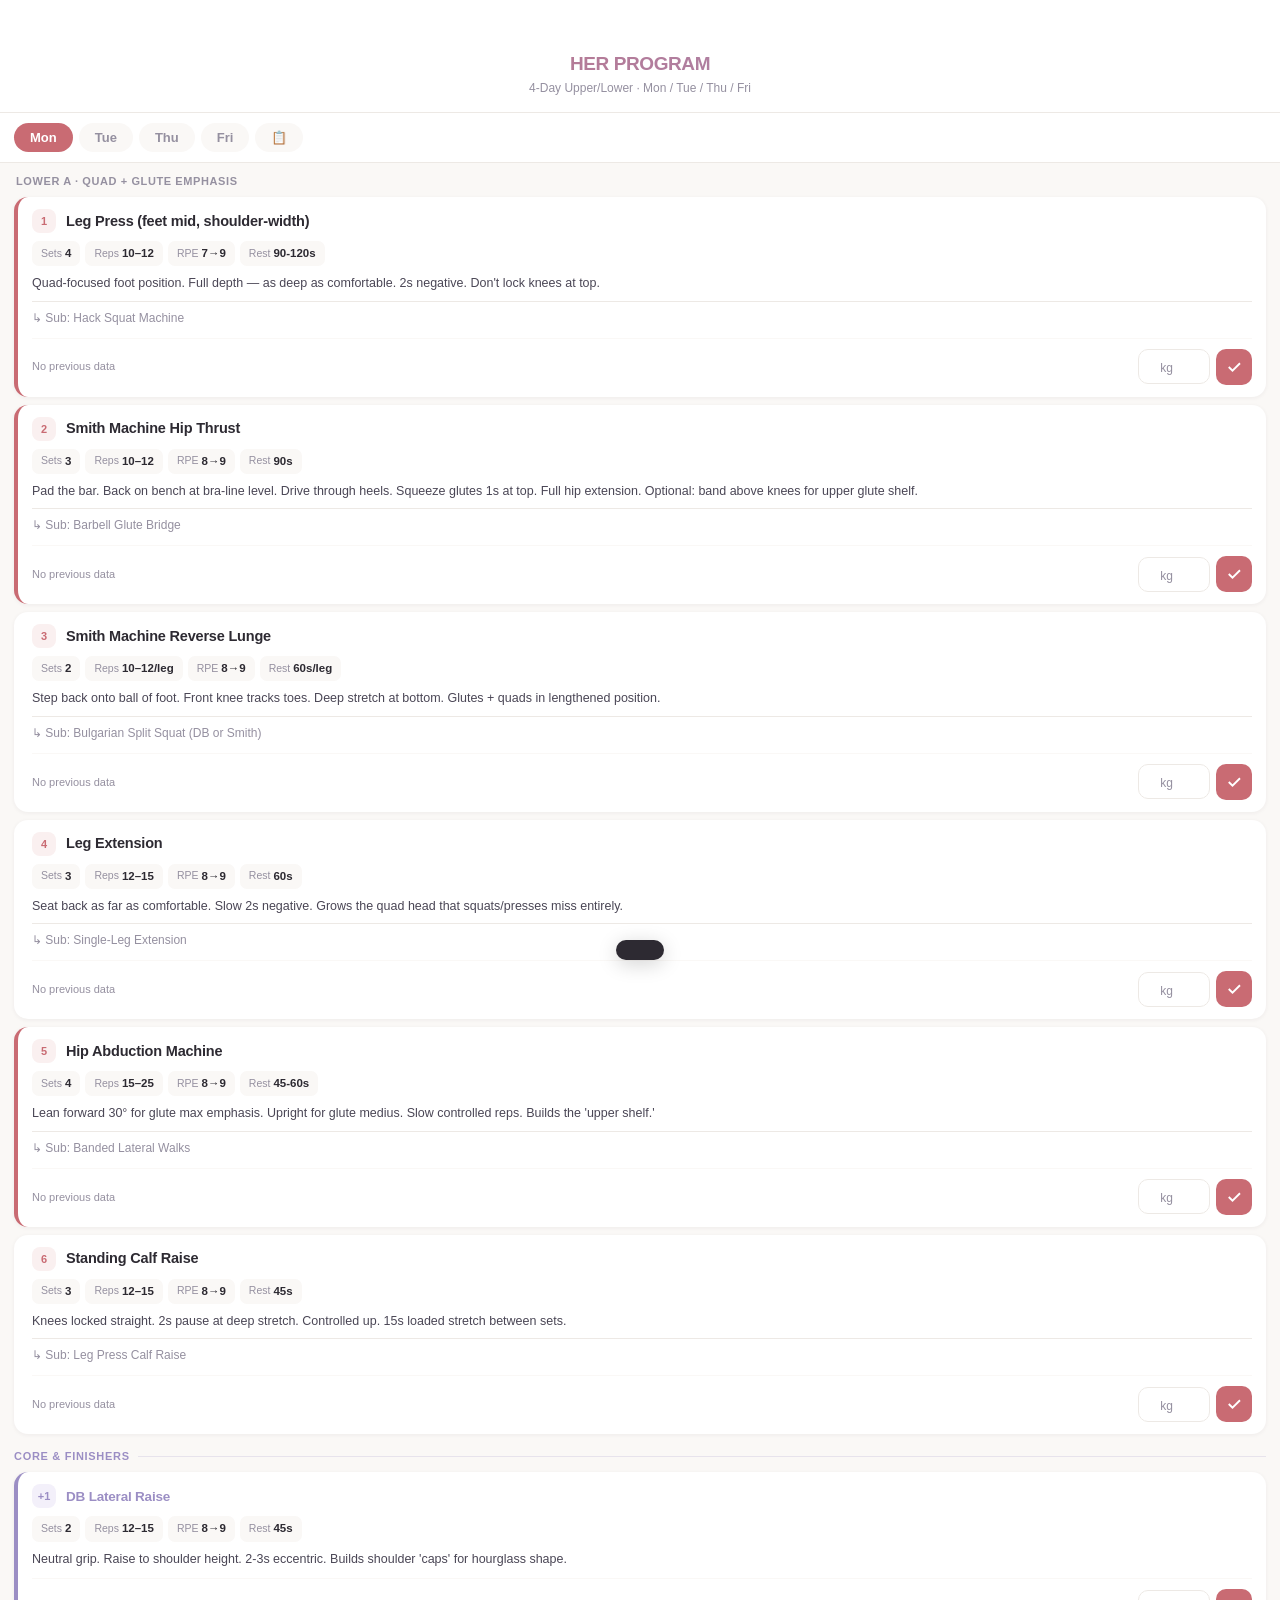
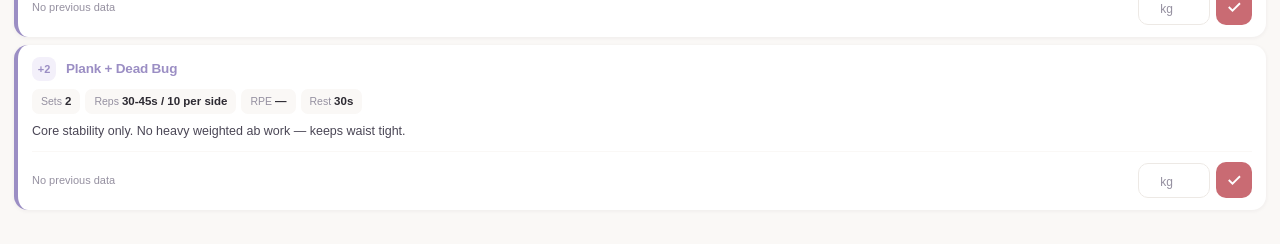
==== her.html @ fcd3992c "Add her program - female hypertrophy 4-day" ====
<!DOCTYPE html>
<html lang="en">
<head>
<meta charset="UTF-8">
<meta name="viewport" content="width=device-width, initial-scale=1.0, maximum-scale=1.0, user-scalable=no">
<meta name="apple-mobile-web-app-capable" content="yes">
<meta name="apple-mobile-web-app-title" content="Her Gym">
<meta name="theme-color" content="#faf8f6">
<title>Her Gym</title>
<style>
*{margin:0;padding:0;box-sizing:border-box}
:root{
--bg:#faf8f6;--w:#fff;--t:#2d2a32;--t2:#4a4655;--t3:#9590a0;
--b:#ede9e5;--rose:#c96b73;--rose2:#faf0f0;--lav:#9b8ec4;--lav2:#f3f0fa;
--gn:#6dbf7b;--gn2:#edf8ef;--or:#e8a44a;--or2:#fdf5e8;
--r:14px;--sh:0 1px 4px rgba(45,42,50,.06);
}
body{font-family:-apple-system,BlinkMacSystemFont,'SF Pro Text',sans-serif;background:var(--bg);color:var(--t);line-height:1.48;-webkit-font-smoothing:antialiased;padding-bottom:16px;-webkit-text-size-adjust:100%}

.hd{background:var(--w);padding:50px 20px 14px;text-align:center;border-bottom:1px solid var(--b);position:sticky;top:0;z-index:50}
.hd h1{font-size:19px;font-weight:800;letter-spacing:-.4px;background:linear-gradient(135deg,var(--rose),var(--lav));-webkit-background-clip:text;-webkit-text-fill-color:transparent}
.hd p{font-size:12px;color:var(--t3);margin-top:2px}

.tabs{display:flex;gap:6px;padding:10px 14px;background:var(--w);border-bottom:1px solid var(--b);overflow-x:auto;position:sticky;top:70px;z-index:49;-webkit-overflow-scrolling:touch}
.tabs::-webkit-scrollbar{display:none}
.tab{flex-shrink:0;padding:7px 16px;border-radius:20px;font-size:13px;font-weight:600;color:var(--t3);background:var(--bg);border:none;cursor:pointer;-webkit-tap-highlight-color:transparent;transition:all .15s}
.tab.active{background:var(--rose);color:#fff}
.tab.today{position:relative}
.tab.today::before{content:'';position:absolute;top:3px;right:3px;width:8px;height:8px;background:var(--gn);border-radius:50%;border:2px solid var(--w);box-shadow:0 0 0 1px var(--gn)}

.cnt{padding:10px 14px}
.dv{display:none}.dv.active{display:block}
.dlb{font-size:11px;color:var(--t3);font-weight:600;text-transform:uppercase;letter-spacing:.6px;margin-bottom:8px;padding-left:2px}

.ex{background:var(--w);border-radius:var(--r);margin-bottom:8px;box-shadow:var(--sh);overflow:hidden;border-left:4px solid transparent}
.ex.pri{border-left-color:var(--rose)}
.ex.addon{border-left-color:var(--lav)}
.ex-main{padding:12px 14px}
.ex-top{display:flex;align-items:center;gap:10px}
.ex-num{min-width:24px;height:24px;border-radius:8px;background:var(--rose2);color:var(--rose);font-size:11px;font-weight:700;display:flex;align-items:center;justify-content:center;flex-shrink:0}
.ex.addon .ex-num{background:var(--lav2);color:var(--lav)}
.ex-name{font-size:14.5px;font-weight:700;letter-spacing:-.2px;line-height:1.3;flex:1}
.ex.addon .ex-name{font-size:13.5px;color:var(--lav)}
.ex-arr{width:16px;height:16px;color:var(--t3);transition:transform .2s;flex-shrink:0}
.ex.open .ex-arr{transform:rotate(180deg)}

.chips{display:flex;flex-wrap:wrap;gap:5px;margin-top:8px}
.chip{padding:4px 9px;border-radius:7px;font-size:11.5px;font-weight:600;background:var(--bg);display:inline-flex;align-items:center;gap:3px}
.chip .l{font-weight:500;color:var(--t3);font-size:10.5px}
.chip.tech{background:var(--or2);color:var(--or)}

.ex-notes{font-size:12.5px;color:var(--t2);line-height:1.5;margin-top:8px}
.ex-sub{font-size:12px;color:var(--t3);margin-top:8px;padding-top:8px;border-top:1px solid var(--b)}

.ex-wt{display:flex;align-items:center;gap:8px;margin-top:10px;padding-top:10px;border-top:1px solid var(--bg)}
.ex-wt-prev{font-size:11px;color:var(--t3);flex:1;line-height:1.3;-webkit-tap-highlight-color:transparent}
.ex-wt-prev strong{color:var(--t2);font-weight:700;font-size:13px}
.ex-wt-prev .date{font-size:10px}
.wt-input{width:72px;padding:8px 6px;border-radius:10px;border:1.5px solid var(--b);font-size:15px;font-weight:700;font-family:inherit;color:var(--t);background:var(--w);text-align:center;outline:none;-webkit-appearance:none;transition:border-color .15s,box-shadow .15s}
.wt-input:focus{border-color:var(--rose);box-shadow:0 0 0 3px rgba(201,107,115,.12)}
.wt-input::placeholder{color:var(--t3);font-weight:400;font-size:12px}
.wt-save{width:36px;height:36px;border-radius:10px;border:none;background:var(--rose);color:#fff;cursor:pointer;display:flex;align-items:center;justify-content:center;-webkit-tap-highlight-color:transparent;transition:all .15s;flex-shrink:0}
.wt-save:active{transform:scale(.92)}
.wt-save.saved{background:var(--gn);animation:pop .3s ease}
.wt-save svg{width:18px;height:18px}
@keyframes pop{0%{transform:scale(1)}50%{transform:scale(1.2)}100%{transform:scale(1)}}
@keyframes fadeUp{from{opacity:0;transform:translateY(6px)}to{opacity:1;transform:translateY(0)}}

.wt-trend{font-size:10px;font-weight:700;margin-left:4px}
.wt-trend.up{color:var(--gn)}
.wt-trend.down{color:var(--rose)}
.wt-trend.same{color:var(--t3)}

.ex-det{display:none;padding:0 14px 10px}
.ex-hist{margin-top:10px;padding:8px 10px;background:var(--bg);border-radius:10px}
.ex-hist-title{font-size:10px;font-weight:700;color:var(--t3);text-transform:uppercase;letter-spacing:.5px;margin-bottom:6px}
.hist-row{display:flex;justify-content:space-between;padding:4px 0;font-size:12px;border-bottom:1px solid rgba(0,0,0,.04)}
.hist-row:last-child{border-bottom:none}
.hist-date{color:var(--t3);font-weight:500}
.hist-val{font-weight:700;color:var(--t)}

.addon-sep{display:flex;align-items:center;gap:8px;margin:14px 0 8px;font-size:11px;font-weight:700;color:var(--lav);text-transform:uppercase;letter-spacing:.7px}
.addon-sep::after{content:'';flex:1;height:1px;background:rgba(155,142,196,.2)}

.ref{background:var(--w);border-radius:var(--r);box-shadow:var(--sh);overflow:hidden;margin-bottom:8px}
.ref-h{display:flex;align-items:center;justify-content:space-between;padding:13px 14px;cursor:pointer;-webkit-tap-highlight-color:transparent}
.ref-h h3{font-size:14px;font-weight:700}
.ref-a{width:16px;height:16px;color:var(--t3);transition:transform .2s}
.ref.open .ref-a{transform:rotate(180deg)}
.ref-b{display:none;padding:0 14px 12px}
.ref.open .ref-b{display:block}
.ref-i{font-size:12.5px;color:var(--t2);line-height:1.6;margin-bottom:6px;padding-left:10px;border-left:2px solid var(--b)}
.ref-i strong{color:var(--t)}

.toast{position:fixed;bottom:20px;left:50%;transform:translateX(-50%) translateY(80px);background:var(--t);color:#fff;padding:10px 24px;border-radius:22px;font-size:13px;font-weight:600;z-index:999;transition:transform .3s cubic-bezier(.34,1.56,.64,1);box-shadow:0 4px 20px rgba(0,0,0,.18)}
.toast.show{transform:translateX(-50%) translateY(0)}
</style>
</head>
<body>
<div class="hd"><h1>HER PROGRAM</h1><p>4-Day Upper/Lower · Mon / Tue / Thu / Fri</p></div>
<div class="tabs" id="tabs"></div>
<div class="cnt" id="cnt"></div>
<div class="toast" id="toast"></div>
<script>
const CHV='<svg class="ex-arr" viewBox="0 0 24 24" fill="none" stroke="currentColor" stroke-width="2.5"><path d="M6 9l6 6 6-6"/></svg>';
const CHV2='<svg class="ref-a" viewBox="0 0 24 24" fill="none" stroke="currentColor" stroke-width="2.5"><path d="M6 9l6 6 6-6"/></svg>';
const SAVE='<svg viewBox="0 0 24 24" fill="none" stroke="currentColor" stroke-width="2.5"><path d="M5 12l5 5L20 7"/></svg>';

const D=[
{sh:"Mon",nm:"MONDAY",lb:"Lower A · Quad + Glute Emphasis",dw:1,ex:[
{n:"Leg Press (feet mid, shoulder-width)",s:4,r:"10–12",rpe:"7→9",rest:"90-120s",nt:"Quad-focused foot position. Full depth — as deep as comfortable. 2s negative. Don't lock knees at top.",su:"Hack Squat Machine",p:1},
{n:"Smith Machine Hip Thrust",s:3,r:"10–12",rpe:"8→9",rest:"90s",nt:"Pad the bar. Back on bench at bra-line level. Drive through heels. Squeeze glutes 1s at top. Full hip extension. Optional: band above knees for upper glute shelf.",su:"Barbell Glute Bridge",p:1},
{n:"Smith Machine Reverse Lunge",s:2,r:"10–12/leg",rpe:"8→9",rest:"60s/leg",nt:"Step back onto ball of foot. Front knee tracks toes. Deep stretch at bottom. Glutes + quads in lengthened position.",su:"Bulgarian Split Squat (DB or Smith)"},
{n:"Leg Extension",s:3,r:"12–15",rpe:"8→9",rest:"60s",nt:"Seat back as far as comfortable. Slow 2s negative. Grows the quad head that squats/presses miss entirely.",su:"Single-Leg Extension"},
{n:"Hip Abduction Machine",s:4,r:"15–25",rpe:"8→9",rest:"45-60s",nt:"Lean forward 30° for glute max emphasis. Upright for glute medius. Slow controlled reps. Builds the 'upper shelf.'",su:"Banded Lateral Walks",p:1},
{n:"Standing Calf Raise",s:3,r:"12–15",rpe:"8→9",rest:"45s",nt:"Knees locked straight. 2s pause at deep stretch. Controlled up. 15s loaded stretch between sets.",su:"Leg Press Calf Raise"},
{n:"__S__"},
{n:"DB Lateral Raise",s:2,r:"12–15",rpe:"8→9",rest:"45s",nt:"Neutral grip. Raise to shoulder height. 2-3s eccentric. Builds shoulder 'caps' for hourglass shape.",a:1},
{n:"Plank + Dead Bug",s:2,r:"30-45s / 10 per side",rpe:"—",rest:"30s",nt:"Core stability only. No heavy weighted ab work — keeps waist tight.",a:1},
]},
{sh:"Tue",nm:"TUESDAY",lb:"Upper A · Back + Shoulder Emphasis",dw:2,ex:[
{n:"Lat Pulldown (wide, overhand)",s:3,r:"10–12",rpe:"7→9",rest:"90s",nt:"Lean back slightly. Pull to upper chest. Squeeze lats 1s. Full stretch at top — let lats pull apart. V-taper = waist looks smaller.",su:"Machine Pulldown",p:1},
{n:"Seated Cable Row (neutral V-handle)",s:3,r:"10–12",rpe:"8→9",rest:"90s",nt:"Pull to belly button. Squeeze scapulae together 1s. Mid-back thickness and posture.",su:"Machine Row",p:1},
{n:"Machine Shoulder Press",s:3,r:"10–12",rpe:"8→9",rest:"90s",nt:"Controlled 2s negative. Covers front + side delts. Don't lock out at top.",su:"DB Shoulder Press"},
{n:"Cable Lateral Raise",s:3,r:"12–15",rpe:"8→9",rest:"60s",nt:"Cable from opposite side, behind body. Neutral grip (NOT 'pour the water'). Raise to shoulder height or above. 2-3s eccentric.",su:"Machine Lateral Raise",p:1},
{n:"Reverse Pec Deck",s:2,r:"12–15",rpe:"8→9",rest:"60s",nt:"Light weight. 1-2s squeeze at peak. Rear delts + posture. Don't use momentum.",su:"Face Pull"},
{n:"Machine Chest Press",s:2,r:"10–12",rpe:"8→9",rest:"60s",nt:"Flat or slight incline. Posture benefit + subtle lift effect. Minimal volume — not a priority.",su:"Cable Fly"},
{n:"Cable Triceps Pushdown (rope)",s:2,r:"12–15",rpe:"8→9",rest:"45s",nt:"Spread rope at bottom. Supplements pressing volume.",su:"Machine Triceps Extension"},
{n:"Cable Curl (EZ-bar)",s:2,r:"10–15",rpe:"8→9",rest:"45s",nt:"Elbows pinned. Squeeze at top. Quick bicep finish.",su:"DB Curl"},
]},
{sh:"Thu",nm:"THURSDAY",lb:"Lower B · Glute + Hamstring Emphasis",dw:4,ex:[
{n:"Smith Machine RDL",s:3,r:"8–10",rpe:"7→9",rest:"90-120s",nt:"Slight knee bend. Push hips BACK like closing a car door with your butt. Deep hamstring stretch. Bar close to legs. Neutral spine — never round. Best combined glute + ham exercise.",su:"DB RDL / Cable Pull-Through",p:1},
{n:"Smith Machine Hip Thrust (heavier)",s:3,r:"8–10",rpe:"8→9",rest:"90s",nt:"Fewer reps, more weight than Monday. Progressive overload focus here. Optional band above knees.",su:"Barbell Glute Bridge",p:1},
{n:"Leg Press (feet HIGH and WIDE)",s:3,r:"10–12",rpe:"8→9",rest:"90s",nt:"Feet at top of platform, wider than shoulders, toes out. Shifts emphasis to glutes and adductors. Deep ROM. Different from Monday's quad-focused placement.",su:"Hack Squat (wide stance)",p:1},
{n:"Seated Leg Curl",s:4,r:"10–15",rpe:"8→9",rest:"60s",nt:"MUST be seated (grows 55% more hamstring than lying). Lean forward slightly. 2s eccentric. Hamstrings 'lift' glutes and create visible separation.",su:"Single-Leg Seated Curl",p:1},
{n:"Leg Extension",s:3,r:"12–15",rpe:"8→9",rest:"60s",nt:"Same technique as Monday. Keeps quads at weekly target.",su:"Single-Leg Extension"},
{n:"Standing Calf Raise",s:3,r:"12–15",rpe:"8→9",rest:"45s",nt:"Knees locked. Deep stretch. 15s loaded stretch between sets.",su:"Leg Press Calf Raise"},
{n:"__S__"},
{n:"Side Plank + Stomach Vacuum",s:2,r:"20-30s/side + 15-20s holds",rpe:"—",rest:"30s",nt:"Core stability + waist tightening. Vacuums can also be practiced daily at home. NO weighted oblique work.",a:1},
]},
{sh:"Fri",nm:"FRIDAY",lb:"Upper B · Back + Chest Emphasis",dw:5,ex:[
{n:"Lat Pulldown (neutral/close grip)",s:3,r:"10–12",rpe:"8→9",rest:"90s",nt:"Different grip from Tuesday. Pull elbows toward hips. Full stretch at top. Lower lat emphasis.",su:"Machine Pulldown",p:1},
{n:"Seated Cable Row (wide grip)",s:3,r:"10–12",rpe:"8→9",rest:"90s",nt:"Different handle from Tuesday. Elbows wider for upper back emphasis. Squeeze 1s.",su:"Machine Row",p:1},
{n:"Machine Chest Press (incline if available)",s:3,r:"10–12",rpe:"8→9",rest:"90s",nt:"Slight incline targets upper chest for the 'lift' effect. Controlled negative. Retract scapulae.",su:"Incline DB Press"},
{n:"DB Lateral Raise",s:3,r:"12–15",rpe:"8→9",rest:"60s",nt:"Different from Tuesday's cable version. Neutral grip. Shoulder height. 2-3s eccentric.",su:"Cable Lateral Raise",p:1},
{n:"Face Pull (rope)",s:2,r:"15–20",rpe:"8→9",rest:"60s",nt:"Pull to forehead, hands apart. Rear delts + external rotators. Shoulder health + posture.",su:"Reverse Pec Deck"},
{n:"Cable Triceps Pushdown (rope)",s:2,r:"12–15",rpe:"8→9",rest:"45s",nt:"Spread rope at bottom. Second triceps session.",su:"Machine Triceps Extension"},
{n:"Cable Curl (rope or single handles)",s:2,r:"10–15",rpe:"8→9",rest:"45s",nt:"Different grip from Tuesday for variety.",su:"DB Hammer Curl"},
]},
];

const REFS=[
{t:"📈 Progression & Mesocycle",i:[
"<strong>Double progression:</strong> When ALL sets hit top of rep range at target RPE → increase weight by smallest increment (2.5 kg lower body, 1-2 kg upper body).",
"<strong>Mesocycle:</strong> 6-8 weeks + deload (longer than men's programs — beginners accumulate less fatigue). Deload = same exercises, same weight, half the sets.",
"<strong>Starting conservative:</strong> Week 1-2, do 2 sets instead of 3 on exercises if needed. Build to full volume by week 3-4.",
"<strong>RPE 7-9 always.</strong> Never go to true failure in the first 3 months. Accuracy improves with practice.",
"<strong>No intensity techniques</strong> (no dropsets, myo-reps, rest-pause) for the first 6 months. Straight sets + progressive overload is enough.",
]},
{t:"🍗 Nutrition",i:[
"<strong>Protein: 1.6-2.2 g/kg/day</strong> across 3-4 meals (e.g. 60 kg = 96-132g/day).",
"For muscle building: caloric surplus of <strong>+200-300 kcal/day</strong> above maintenance.",
"<strong>Under-eating is the #1 reason women don't see results.</strong> The program only works if you eat enough.",
"Training will NOT make you 'bulky.' Women have ~15x less testosterone than men. The 'toned' look IS muscle.",
"Creatine monohydrate 3-5g/day is safe and beneficial.",
]},
{t:"🎯 Key Form Cues",i:[
"<strong>Hip Thrust:</strong> Back at bra-line level (not shoulder blades). Chin tucked. Drive through heels. Full lockout — squeeze glutes 1s. Don't hyperextend lower back.",
"<strong>RDL:</strong> Slight knee bend, push hips BACK. Bar close to legs. Go as low as flexibility allows. Neutral spine always.",
"<strong>Leg Press (glute):</strong> Feet HIGH and WIDE, toes out. Deep ROM. Shifts from quads to glutes/adductors.",
"<strong>Leg Press (quad):</strong> Feet MIDDLE, shoulder-width. Normal depth.",
"<strong>Seated Leg Curl:</strong> Lean forward slightly — stretches hamstrings more, produces significantly more growth.",
"<strong>Cable Lateral Raise:</strong> Cable from opposite side behind body. Neutral grip. Shoulder height or above. 2-3s negative.",
"<strong>All pressing:</strong> Retract & depress scapulae.",
]},
{t:"⚠️ What to Avoid",i:[
"<strong>Heavy oblique work</strong> (weighted side bends, heavy Russian twists) — can thicken waist and create 'boxy' appearance.",
"<strong>Direct trap work</strong> (shrugs) — overdeveloped traps create a sloped shoulder look. Rows provide enough stimulus.",
"<strong>Neck training</strong> — not a female aesthetic priority.",
"<strong>Forearm isolation</strong> — not needed. Pulling exercises provide sufficient stimulus.",
"<strong>Running for cardio</strong> — specifically damages muscle fibers. Walking, cycling, elliptical = fine (2-3x/week, 20-30 min).",
]},
{t:"🔄 Exercise Rotation (between mesocycles)",i:[
"<strong>Glutes:</strong> Smith Hip Thrust ↔ Barbell Glute Bridge ↔ Machine Hip Thrust",
"<strong>Squat pattern:</strong> Leg Press ↔ Hack Squat ↔ Goblet Squat",
"<strong>Lunge:</strong> Smith Reverse Lunge ↔ Bulgarian Split Squat ↔ Walking Lunge",
"<strong>Hinge:</strong> Smith RDL ↔ DB RDL ↔ Cable Pull-Through",
"<strong>Back:</strong> Wide Lat PD ↔ Neutral PD ↔ Machine PD | V-handle Row ↔ Wide Row ↔ Machine Row",
"<strong>Shoulders:</strong> Cable Lateral ↔ DB Lateral ↔ Machine Lateral",
]},
{t:"💡 Menstrual Cycle & Training",i:[
"<strong>Don't periodize around your cycle.</strong> Research shows no significant effect on strength or muscle growth across phases.",
"On harder days (bloating, cramps, fatigue): simply drop RPE by 1 point. Keep the session. Consistency > periodization.",
"If symptoms are severe on a given day, a lighter session is always better than skipping entirely.",
]},
];

// Storage
const dk=()=>new Date().toISOString().split('T')[0];
function getW(di,ei){try{return JSON.parse(localStorage.getItem(`hg_${di}_${ei}`))||[]}catch(e){return[]}}
function saveW(di,ei,arr){localStorage.setItem(`hg_${di}_${ei}`,JSON.stringify(arr))}
function lastW(di,ei){const a=getW(di,ei);const today=dk();for(let i=a.length-1;i>=0;i--)if(a[i].d!==today)return a[i];return null}
function todayW(di,ei){const a=getW(di,ei);const today=dk();for(let i=a.length-1;i>=0;i--)if(a[i].d===today)return a[i];return null}
function logW(di,ei,val){const a=getW(di,ei);const today=dk();const idx=a.findIndex(x=>x.d===today);if(idx>=0)a[idx].w=val;else a.push({d:today,w:val});saveW(di,ei,a)}
function fmtD(d){const dt=new Date(d+'T12:00:00');const ds=['Sun','Mon','Tue','Wed','Thu','Fri','Sat'];const ms=['Jan','Feb','Mar','Apr','May','Jun','Jul','Aug','Sep','Oct','Nov','Dec'];return ds[dt.getDay()]+', '+ms[dt.getMonth()]+' '+dt.getDate()}

const today=new Date().getDay();
const dm={1:0,2:1,4:2,5:3};

document.getElementById('tabs').innerHTML=D.map((d,i)=>`<button class="tab${d.dw===today?' today':''}" onclick="sd(${i})" id="t${i}">${d.sh}</button>`).join('')+`<button class="tab" onclick="sd(4)" id="t4">📋</button>`;

let html='';
D.forEach((day,di)=>{
  let mn=0,an=0,ia=false,exH='';
  day.ex.forEach((e,ei)=>{
    if(e.n==='__S__'){ia=true;an=0;exH+=`<div class="addon-sep">Core & Finishers</div>`;return}
    if(!ia)mn++;else an++;
    const num=ia?`+${an}`:mn;
    const cls=e.p?'pri':(e.a?'addon':'');
    const tc=e.tech?`<div class="chip tech">${e.tech}</div>`:'';
    const sub=e.su&&e.su!=='—'?`<div class="ex-sub">↳ Sub: ${e.su}</div>`:'';
    const prev=lastW(di,ei);const tod=todayW(di,ei);
    let prevH='<span style="color:var(--t3);font-size:11px">No previous data</span>';
    if(prev){let trend='';if(tod&&tod.w&&prev.w){const diff=parseFloat(tod.w)-parseFloat(prev.w);if(diff>0)trend=`<span class="wt-trend up">↑ +${diff}</span>`;else if(diff<0)trend=`<span class="wt-trend down">↓ ${diff}</span>`;else trend=`<span class="wt-trend same">= same</span>`;}prevH=`<strong>${prev.w} kg</strong>${trend}<br><span class="date">${fmtD(prev.d)}</span> · <span style="color:var(--rose);font-size:10px">history ▾</span>`;}
    const hist=getW(di,ei).slice(-5).reverse();
    let histH='';if(hist.length>0){histH=`<div class="ex-hist"><div class="ex-hist-title">Recent History</div>${hist.map(h=>`<div class="hist-row"><span class="hist-date">${fmtD(h.d)}</span><span class="hist-val">${h.w} kg</span></div>`).join('')}</div>`;}
    exH+=`<div class="ex ${cls}" id="e${di}_${ei}">
      <div class="ex-main">
        <div class="ex-top"><div class="ex-num">${num}</div><div class="ex-name">${e.n}</div></div>
        <div class="chips">
          <div class="chip"><span class="l">Sets</span> ${e.s}</div>
          <div class="chip"><span class="l">Reps</span> ${e.r}</div>
          <div class="chip"><span class="l">RPE</span> ${e.rpe}</div>
          <div class="chip"><span class="l">Rest</span> ${e.rest}</div>
          ${tc}
        </div>
        <div class="ex-notes">${e.nt}</div>
        ${sub}
        <div class="ex-wt" onclick="event.stopPropagation()">
          <div class="ex-wt-prev" id="pv${di}_${ei}" onclick="th(${di},${ei})" style="cursor:pointer">${prevH}</div>
          <div style="display:flex;align-items:center;gap:6px">
            <input class="wt-input" id="wi${di}_${ei}" type="number" inputmode="decimal" placeholder="kg" value="${tod?tod.w:''}" onfocus="event.stopPropagation()">
            <button class="wt-save${tod?' saved':''}" id="ws${di}_${ei}" onclick="event.stopPropagation();sv(${di},${ei})">${SAVE}</button>
          </div>
        </div>
      </div>
      <div class="ex-det" id="det${di}_${ei}">${histH}</div>
    </div>`;
  });
  html+=`<div class="dv" id="d${di}"><div class="dlb">${day.lb}</div>${exH}</div>`;
});

let rh='<div class="dv" id="d4">';
REFS.forEach(r=>{rh+=`<div class="ref" onclick="this.classList.toggle('open')"><div class="ref-h"><h3>${r.t}</h3>${CHV2}</div><div class="ref-b">${r.i.map(x=>`<div class="ref-i">${x}</div>`).join('')}</div></div>`;});
rh+='</div>';html+=rh;
document.getElementById('cnt').innerHTML=html;

function sd(i){document.querySelectorAll('.dv').forEach(d=>d.classList.remove('active'));document.querySelectorAll('.tab').forEach(t=>t.classList.remove('active'));document.getElementById('d'+i).classList.add('active');document.getElementById('t'+i).classList.add('active');window.scrollTo({top:0,behavior:'smooth'})}
function th(di,ei){const el=document.getElementById('det'+di+'_'+ei);el.style.display=el.style.display==='block'?'none':'block'}
function sv(di,ei){const inp=document.getElementById(`wi${di}_${ei}`);const val=inp.value.trim();if(!val)return;logW(di,ei,val);const btn=document.getElementById(`ws${di}_${ei}`);btn.classList.add('saved');const prev=lastW(di,ei);const pv=document.getElementById(`pv${di}_${ei}`);if(prev){let trend='';const diff=parseFloat(val)-parseFloat(prev.w);if(diff>0)trend=`<span class="wt-trend up">↑ +${diff}</span>`;else if(diff<0)trend=`<span class="wt-trend down">↓ ${diff}</span>`;else trend=`<span class="wt-trend same">= same</span>`;pv.innerHTML=`<strong>${prev.w} kg</strong>${trend}<br><span class="date">${fmtD(prev.d)}</span> · <span style="color:var(--rose);font-size:10px">history ▾</span>`;}toast('✓ Saved')}
function toast(m){const t=document.getElementById('toast');t.textContent=m;t.classList.add('show');setTimeout(()=>t.classList.remove('show'),1400)}

sd(dm[today]!==undefined?dm[today]:0);
</script>
</body>
</html>
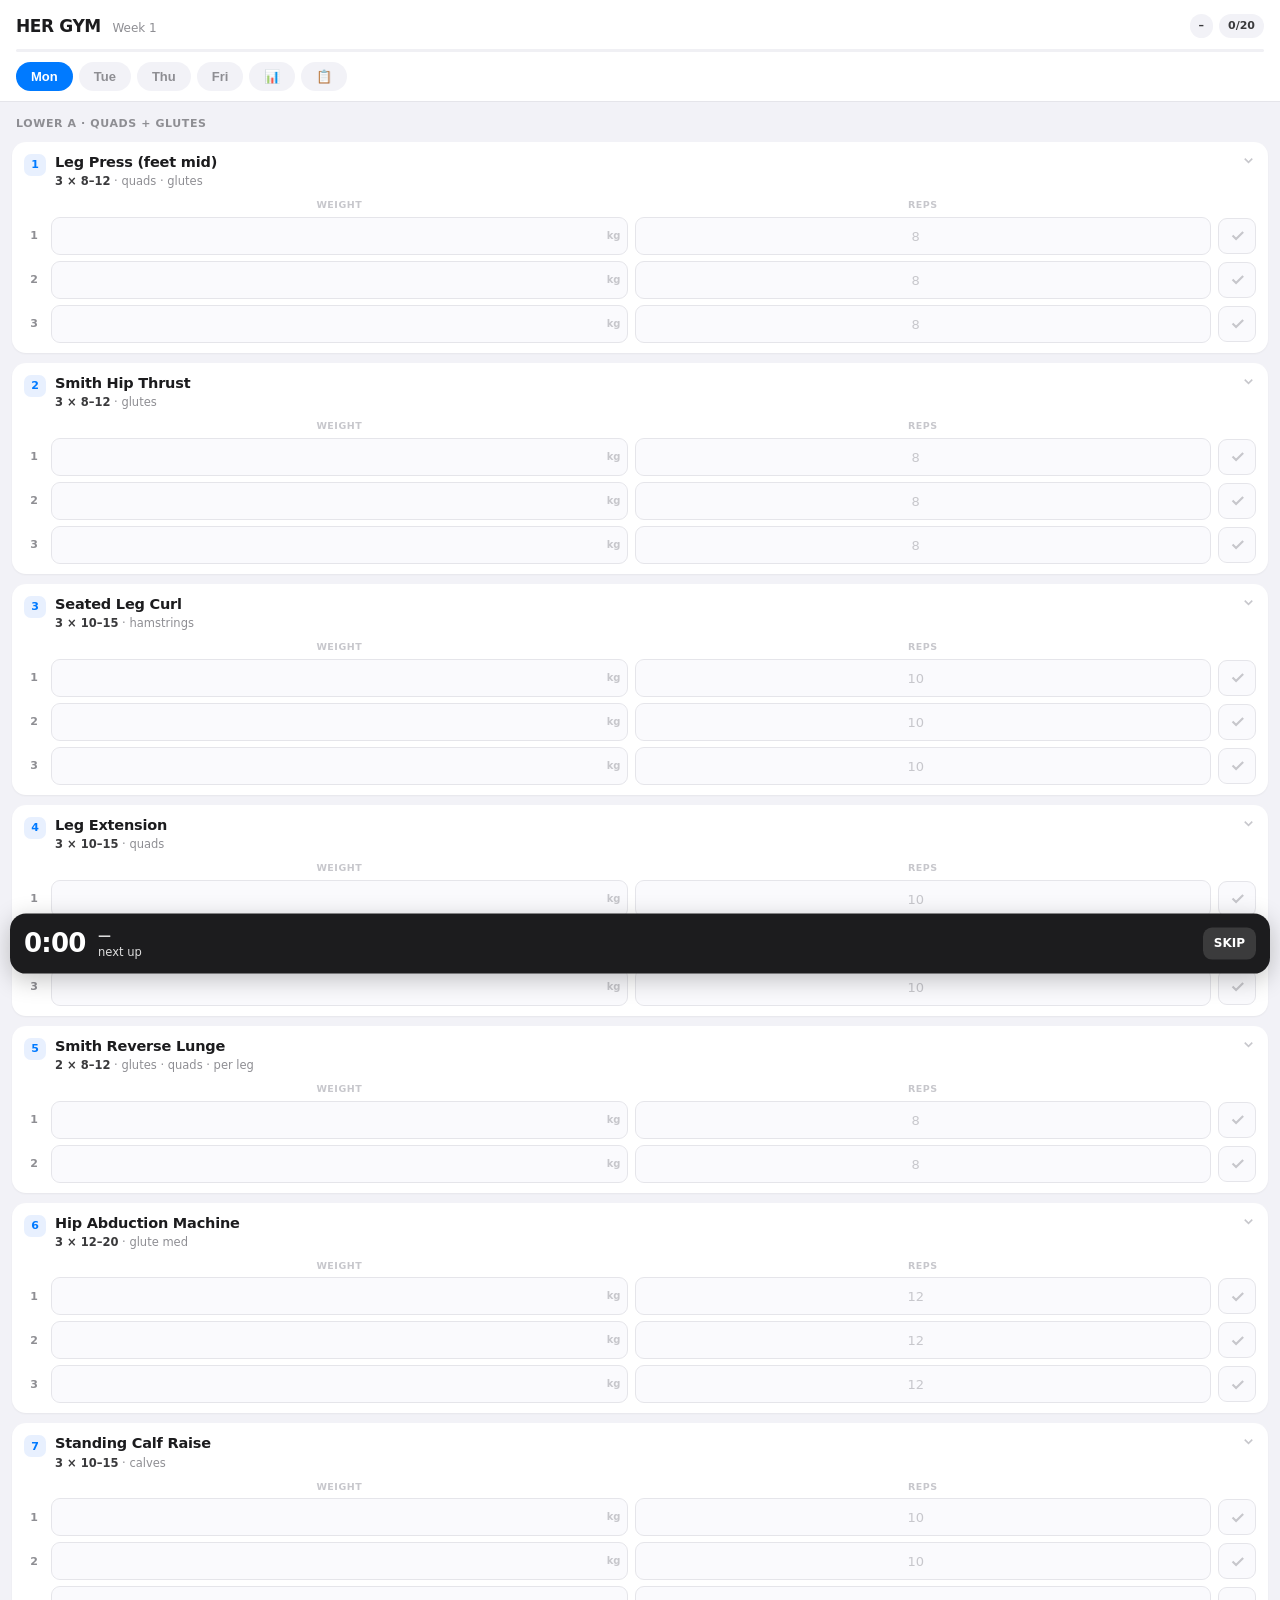
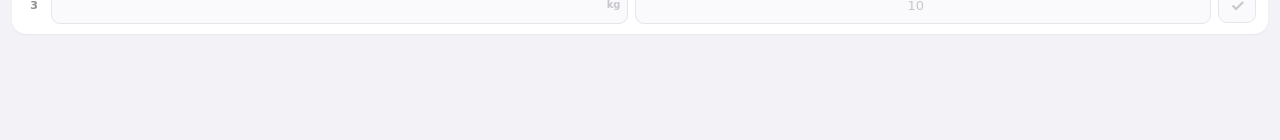
==== commit 19eba6c8: "v8: shared engine, timer + history fixes, her programme rebuilt - engine.js + style.css shared by bo" ====
--- a/her.html
+++ b/her.html
@@ -2,265 +2,238 @@
 <html lang="en">
 <head>
 <meta charset="UTF-8">
-<meta name="viewport" content="width=device-width, initial-scale=1.0, maximum-scale=1.0, user-scalable=no">
+<meta name="viewport" content="width=device-width, initial-scale=1.0, viewport-fit=cover">
 <meta name="apple-mobile-web-app-capable" content="yes">
 <meta name="apple-mobile-web-app-title" content="Her Gym">
-<meta name="theme-color" content="#faf8f6">
+<meta name="theme-color" content="#f2f2f7">
 <title>Her Gym</title>
-<style>
-*{margin:0;padding:0;box-sizing:border-box}
-:root{
---bg:#faf8f6;--w:#fff;--t:#2d2a32;--t2:#4a4655;--t3:#9590a0;
---b:#ede9e5;--rose:#c96b73;--rose2:#faf0f0;--lav:#9b8ec4;--lav2:#f3f0fa;
---gn:#6dbf7b;--gn2:#edf8ef;--or:#e8a44a;--or2:#fdf5e8;
---r:14px;--sh:0 1px 4px rgba(45,42,50,.06);
-}
-body{font-family:-apple-system,BlinkMacSystemFont,'SF Pro Text',sans-serif;background:var(--bg);color:var(--t);line-height:1.48;-webkit-font-smoothing:antialiased;padding-bottom:16px;-webkit-text-size-adjust:100%}
-
-.hd{background:var(--w);padding:50px 20px 14px;text-align:center;border-bottom:1px solid var(--b);position:sticky;top:0;z-index:50}
-.hd h1{font-size:19px;font-weight:800;letter-spacing:-.4px;background:linear-gradient(135deg,var(--rose),var(--lav));-webkit-background-clip:text;-webkit-text-fill-color:transparent}
-.hd p{font-size:12px;color:var(--t3);margin-top:2px}
-
-.tabs{display:flex;gap:6px;padding:10px 14px;background:var(--w);border-bottom:1px solid var(--b);overflow-x:auto;position:sticky;top:70px;z-index:49;-webkit-overflow-scrolling:touch}
-.tabs::-webkit-scrollbar{display:none}
-.tab{flex-shrink:0;padding:7px 16px;border-radius:20px;font-size:13px;font-weight:600;color:var(--t3);background:var(--bg);border:none;cursor:pointer;-webkit-tap-highlight-color:transparent;transition:all .15s}
-.tab.active{background:var(--rose);color:#fff}
-.tab.today{position:relative}
-.tab.today::before{content:'';position:absolute;top:3px;right:3px;width:8px;height:8px;background:var(--gn);border-radius:50%;border:2px solid var(--w);box-shadow:0 0 0 1px var(--gn)}
-
-.cnt{padding:10px 14px}
-.dv{display:none}.dv.active{display:block}
-.dlb{font-size:11px;color:var(--t3);font-weight:600;text-transform:uppercase;letter-spacing:.6px;margin-bottom:8px;padding-left:2px}
-
-.ex{background:var(--w);border-radius:var(--r);margin-bottom:8px;box-shadow:var(--sh);overflow:hidden;border-left:4px solid transparent}
-.ex.pri{border-left-color:var(--rose)}
-.ex.addon{border-left-color:var(--lav)}
-.ex-main{padding:12px 14px}
-.ex-top{display:flex;align-items:center;gap:10px}
-.ex-num{min-width:24px;height:24px;border-radius:8px;background:var(--rose2);color:var(--rose);font-size:11px;font-weight:700;display:flex;align-items:center;justify-content:center;flex-shrink:0}
-.ex.addon .ex-num{background:var(--lav2);color:var(--lav)}
-.ex-name{font-size:14.5px;font-weight:700;letter-spacing:-.2px;line-height:1.3;flex:1}
-.ex.addon .ex-name{font-size:13.5px;color:var(--lav)}
-.ex-arr{width:16px;height:16px;color:var(--t3);transition:transform .2s;flex-shrink:0}
-.ex.open .ex-arr{transform:rotate(180deg)}
-
-.chips{display:flex;flex-wrap:wrap;gap:5px;margin-top:8px}
-.chip{padding:4px 9px;border-radius:7px;font-size:11.5px;font-weight:600;background:var(--bg);display:inline-flex;align-items:center;gap:3px}
-.chip .l{font-weight:500;color:var(--t3);font-size:10.5px}
-.chip.tech{background:var(--or2);color:var(--or)}
-
-.ex-notes{font-size:12.5px;color:var(--t2);line-height:1.5;margin-top:8px}
-.ex-sub{font-size:12px;color:var(--t3);margin-top:8px;padding-top:8px;border-top:1px solid var(--b)}
-
-.ex-wt{display:flex;align-items:center;gap:8px;margin-top:10px;padding-top:10px;border-top:1px solid var(--bg)}
-.ex-wt-prev{font-size:11px;color:var(--t3);flex:1;line-height:1.3;-webkit-tap-highlight-color:transparent}
-.ex-wt-prev strong{color:var(--t2);font-weight:700;font-size:13px}
-.ex-wt-prev .date{font-size:10px}
-.wt-input{width:72px;padding:8px 6px;border-radius:10px;border:1.5px solid var(--b);font-size:15px;font-weight:700;font-family:inherit;color:var(--t);background:var(--w);text-align:center;outline:none;-webkit-appearance:none;transition:border-color .15s,box-shadow .15s}
-.wt-input:focus{border-color:var(--rose);box-shadow:0 0 0 3px rgba(201,107,115,.12)}
-.wt-input::placeholder{color:var(--t3);font-weight:400;font-size:12px}
-.wt-save{width:36px;height:36px;border-radius:10px;border:none;background:var(--rose);color:#fff;cursor:pointer;display:flex;align-items:center;justify-content:center;-webkit-tap-highlight-color:transparent;transition:all .15s;flex-shrink:0}
-.wt-save:active{transform:scale(.92)}
-.wt-save.saved{background:var(--gn);animation:pop .3s ease}
-.wt-save svg{width:18px;height:18px}
-@keyframes pop{0%{transform:scale(1)}50%{transform:scale(1.2)}100%{transform:scale(1)}}
-@keyframes fadeUp{from{opacity:0;transform:translateY(6px)}to{opacity:1;transform:translateY(0)}}
-
-.wt-trend{font-size:10px;font-weight:700;margin-left:4px}
-.wt-trend.up{color:var(--gn)}
-.wt-trend.down{color:var(--rose)}
-.wt-trend.same{color:var(--t3)}
-
-.ex-det{display:none;padding:0 14px 10px}
-.ex-hist{margin-top:10px;padding:8px 10px;background:var(--bg);border-radius:10px}
-.ex-hist-title{font-size:10px;font-weight:700;color:var(--t3);text-transform:uppercase;letter-spacing:.5px;margin-bottom:6px}
-.hist-row{display:flex;justify-content:space-between;padding:4px 0;font-size:12px;border-bottom:1px solid rgba(0,0,0,.04)}
-.hist-row:last-child{border-bottom:none}
-.hist-date{color:var(--t3);font-weight:500}
-.hist-val{font-weight:700;color:var(--t)}
-
-.addon-sep{display:flex;align-items:center;gap:8px;margin:14px 0 8px;font-size:11px;font-weight:700;color:var(--lav);text-transform:uppercase;letter-spacing:.7px}
-.addon-sep::after{content:'';flex:1;height:1px;background:rgba(155,142,196,.2)}
-
-.ref{background:var(--w);border-radius:var(--r);box-shadow:var(--sh);overflow:hidden;margin-bottom:8px}
-.ref-h{display:flex;align-items:center;justify-content:space-between;padding:13px 14px;cursor:pointer;-webkit-tap-highlight-color:transparent}
-.ref-h h3{font-size:14px;font-weight:700}
-.ref-a{width:16px;height:16px;color:var(--t3);transition:transform .2s}
-.ref.open .ref-a{transform:rotate(180deg)}
-.ref-b{display:none;padding:0 14px 12px}
-.ref.open .ref-b{display:block}
-.ref-i{font-size:12.5px;color:var(--t2);line-height:1.6;margin-bottom:6px;padding-left:10px;border-left:2px solid var(--b)}
-.ref-i strong{color:var(--t)}
-
-.toast{position:fixed;bottom:20px;left:50%;transform:translateX(-50%) translateY(80px);background:var(--t);color:#fff;padding:10px 24px;border-radius:22px;font-size:13px;font-weight:600;z-index:999;transition:transform .3s cubic-bezier(.34,1.56,.64,1);box-shadow:0 4px 20px rgba(0,0,0,.18)}
-.toast.show{transform:translateX(-50%) translateY(0)}
-</style>
+<link rel="stylesheet" href="style.css">
 </head>
 <body>
-<div class="hd"><h1>HER PROGRAM</h1><p>4-Day Upper/Lower · Mon / Tue / Thu / Fri</p></div>
-<div class="tabs" id="tabs"></div>
+
+<div class="hd">
+  <div class="hd-top">
+    <div class="hd-t">HER GYM <span id="wk">Week 1</span></div>
+    <div class="hd-meta">
+      <div class="pill" id="clock">–</div>
+      <div class="pill" id="count">0/0</div>
+    </div>
+  </div>
+  <div class="prog"><i id="progbar"></i></div>
+  <div class="tabs" id="tabs"></div>
+</div>
+
 <div class="cnt" id="cnt"></div>
+
+<div class="rest" id="rest">
+  <div class="rest-n" id="restN">0:00</div>
+  <div class="rest-i"><b id="restEx">—</b><span id="restNext">next up</span></div>
+  <button class="rest-x" onclick="skipRest()">SKIP</button>
+  <div class="rest-bar" id="restBar"></div>
+</div>
+
+<div class="sheet" id="sheet"><div class="sheet-in" id="sheetIn"></div></div>
 <div class="toast" id="toast"></div>
+
 <script>
-const CHV='<svg class="ex-arr" viewBox="0 0 24 24" fill="none" stroke="currentColor" stroke-width="2.5"><path d="M6 9l6 6 6-6"/></svg>';
-const CHV2='<svg class="ref-a" viewBox="0 0 24 24" fill="none" stroke="currentColor" stroke-width="2.5"><path d="M6 9l6 6 6-6"/></svg>';
-const SAVE='<svg viewBox="0 0 24 24" fill="none" stroke="currentColor" stroke-width="2.5"><path d="M5 12l5 5L20 7"/></svg>';
-
-const D=[
-{sh:"Mon",nm:"MONDAY",lb:"Lower A · Quad + Glute Emphasis",dw:1,ex:[
-{n:"Leg Press (feet mid, shoulder-width)",s:4,r:"10–12",rpe:"7→9",rest:"90-120s",nt:"Quad-focused foot position. Full depth — as deep as comfortable. 2s negative. Don't lock knees at top.",su:"Hack Squat Machine",p:1},
-{n:"Smith Machine Hip Thrust",s:3,r:"10–12",rpe:"8→9",rest:"90s",nt:"Pad the bar. Back on bench at bra-line level. Drive through heels. Squeeze glutes 1s at top. Full hip extension. Optional: band above knees for upper glute shelf.",su:"Barbell Glute Bridge",p:1},
-{n:"Smith Machine Reverse Lunge",s:2,r:"10–12/leg",rpe:"8→9",rest:"60s/leg",nt:"Step back onto ball of foot. Front knee tracks toes. Deep stretch at bottom. Glutes + quads in lengthened position.",su:"Bulgarian Split Squat (DB or Smith)"},
-{n:"Leg Extension",s:3,r:"12–15",rpe:"8→9",rest:"60s",nt:"Seat back as far as comfortable. Slow 2s negative. Grows the quad head that squats/presses miss entirely.",su:"Single-Leg Extension"},
-{n:"Hip Abduction Machine",s:4,r:"15–25",rpe:"8→9",rest:"45-60s",nt:"Lean forward 30° for glute max emphasis. Upright for glute medius. Slow controlled reps. Builds the 'upper shelf.'",su:"Banded Lateral Walks",p:1},
-{n:"Standing Calf Raise",s:3,r:"12–15",rpe:"8→9",rest:"45s",nt:"Knees locked straight. 2s pause at deep stretch. Controlled up. 15s loaded stretch between sets.",su:"Leg Press Calf Raise"},
-{n:"__S__"},
-{n:"DB Lateral Raise",s:2,r:"12–15",rpe:"8→9",rest:"45s",nt:"Neutral grip. Raise to shoulder height. 2-3s eccentric. Builds shoulder 'caps' for hourglass shape.",a:1},
-{n:"Plank + Dead Bug",s:2,r:"30-45s / 10 per side",rpe:"—",rest:"30s",nt:"Core stability only. No heavy weighted ab work — keeps waist tight.",a:1},
-]},
-{sh:"Tue",nm:"TUESDAY",lb:"Upper A · Back + Shoulder Emphasis",dw:2,ex:[
-{n:"Lat Pulldown (wide, overhand)",s:3,r:"10–12",rpe:"7→9",rest:"90s",nt:"Lean back slightly. Pull to upper chest. Squeeze lats 1s. Full stretch at top — let lats pull apart. V-taper = waist looks smaller.",su:"Machine Pulldown",p:1},
-{n:"Seated Cable Row (neutral V-handle)",s:3,r:"10–12",rpe:"8→9",rest:"90s",nt:"Pull to belly button. Squeeze scapulae together 1s. Mid-back thickness and posture.",su:"Machine Row",p:1},
-{n:"Machine Shoulder Press",s:3,r:"10–12",rpe:"8→9",rest:"90s",nt:"Controlled 2s negative. Covers front + side delts. Don't lock out at top.",su:"DB Shoulder Press"},
-{n:"Cable Lateral Raise",s:3,r:"12–15",rpe:"8→9",rest:"60s",nt:"Cable from opposite side, behind body. Neutral grip (NOT 'pour the water'). Raise to shoulder height or above. 2-3s eccentric.",su:"Machine Lateral Raise",p:1},
-{n:"Reverse Pec Deck",s:2,r:"12–15",rpe:"8→9",rest:"60s",nt:"Light weight. 1-2s squeeze at peak. Rear delts + posture. Don't use momentum.",su:"Face Pull"},
-{n:"Machine Chest Press",s:2,r:"10–12",rpe:"8→9",rest:"60s",nt:"Flat or slight incline. Posture benefit + subtle lift effect. Minimal volume — not a priority.",su:"Cable Fly"},
-{n:"Cable Triceps Pushdown (rope)",s:2,r:"12–15",rpe:"8→9",rest:"45s",nt:"Spread rope at bottom. Supplements pressing volume.",su:"Machine Triceps Extension"},
-{n:"Cable Curl (EZ-bar)",s:2,r:"10–15",rpe:"8→9",rest:"45s",nt:"Elbows pinned. Squeeze at top. Quick bicep finish.",su:"DB Curl"},
-]},
-{sh:"Thu",nm:"THURSDAY",lb:"Lower B · Glute + Hamstring Emphasis",dw:4,ex:[
-{n:"Smith Machine RDL",s:3,r:"8–10",rpe:"7→9",rest:"90-120s",nt:"Slight knee bend. Push hips BACK like closing a car door with your butt. Deep hamstring stretch. Bar close to legs. Neutral spine — never round. Best combined glute + ham exercise.",su:"DB RDL / Cable Pull-Through",p:1},
-{n:"Smith Machine Hip Thrust (heavier)",s:3,r:"8–10",rpe:"8→9",rest:"90s",nt:"Fewer reps, more weight than Monday. Progressive overload focus here. Optional band above knees.",su:"Barbell Glute Bridge",p:1},
-{n:"Leg Press (feet HIGH and WIDE)",s:3,r:"10–12",rpe:"8→9",rest:"90s",nt:"Feet at top of platform, wider than shoulders, toes out. Shifts emphasis to glutes and adductors. Deep ROM. Different from Monday's quad-focused placement.",su:"Hack Squat (wide stance)",p:1},
-{n:"Seated Leg Curl",s:4,r:"10–15",rpe:"8→9",rest:"60s",nt:"MUST be seated (grows 55% more hamstring than lying). Lean forward slightly. 2s eccentric. Hamstrings 'lift' glutes and create visible separation.",su:"Single-Leg Seated Curl",p:1},
-{n:"Leg Extension",s:3,r:"12–15",rpe:"8→9",rest:"60s",nt:"Same technique as Monday. Keeps quads at weekly target.",su:"Single-Leg Extension"},
-{n:"Standing Calf Raise",s:3,r:"12–15",rpe:"8→9",rest:"45s",nt:"Knees locked. Deep stretch. 15s loaded stretch between sets.",su:"Leg Press Calf Raise"},
-{n:"__S__"},
-{n:"Side Plank + Stomach Vacuum",s:2,r:"20-30s/side + 15-20s holds",rpe:"—",rest:"30s",nt:"Core stability + waist tightening. Vacuums can also be practiced daily at home. NO weighted oblique work.",a:1},
-]},
-{sh:"Fri",nm:"FRIDAY",lb:"Upper B · Back + Chest Emphasis",dw:5,ex:[
-{n:"Lat Pulldown (neutral/close grip)",s:3,r:"10–12",rpe:"8→9",rest:"90s",nt:"Different grip from Tuesday. Pull elbows toward hips. Full stretch at top. Lower lat emphasis.",su:"Machine Pulldown",p:1},
-{n:"Seated Cable Row (wide grip)",s:3,r:"10–12",rpe:"8→9",rest:"90s",nt:"Different handle from Tuesday. Elbows wider for upper back emphasis. Squeeze 1s.",su:"Machine Row",p:1},
-{n:"Machine Chest Press (incline if available)",s:3,r:"10–12",rpe:"8→9",rest:"90s",nt:"Slight incline targets upper chest for the 'lift' effect. Controlled negative. Retract scapulae.",su:"Incline DB Press"},
-{n:"DB Lateral Raise",s:3,r:"12–15",rpe:"8→9",rest:"60s",nt:"Different from Tuesday's cable version. Neutral grip. Shoulder height. 2-3s eccentric.",su:"Cable Lateral Raise",p:1},
-{n:"Face Pull (rope)",s:2,r:"15–20",rpe:"8→9",rest:"60s",nt:"Pull to forehead, hands apart. Rear delts + external rotators. Shoulder health + posture.",su:"Reverse Pec Deck"},
-{n:"Cable Triceps Pushdown (rope)",s:2,r:"12–15",rpe:"8→9",rest:"45s",nt:"Spread rope at bottom. Second triceps session.",su:"Machine Triceps Extension"},
-{n:"Cable Curl (rope or single handles)",s:2,r:"10–15",rpe:"8→9",rest:"45s",nt:"Different grip from Tuesday for variety.",su:"DB Hammer Curl"},
+/* Per-person settings. The app itself is engine.js, shared with index.html,
+   so a fix to the app lands in both. */
+const CFG={
+ key:'herv2:',          // localStorage prefix — never change, it holds the log
+ block:6,               // beginners: six building weeks, then the deload week
+ overMin:70,
+ band:[8,14],           // weekly sets per muscle, green zone on the stats tab
+ bandNote:'the green zone is 8–14 sets — plenty for a first year of lifting, where every set still pays well.',
+ bw:{lo:-.2,hi:.5,cap:'Target: hold steady or gain up to 0.5 kg a month. A beginner builds muscle at that.',
+  msg:(r,ok)=>ok ? 'Right where it should be. At this stage the muscle comes from the training, not from eating a lot more.'
+          : r>.5 ? 'Gaining faster than muscle can be built — take about 150 kcal off.'
+                 : 'Losing weight. If that isn\'t the plan, add about 150–200 kcal — protein first.'},
+ /* her first app saved one weight per exercise under positional keys
+    (hg_<day>_<index>). Copy those weights onto the new stable ids once,
+    so the first session shows what she lifted last time. Old keys are kept. */
+ migrate(){
+  if(localStorage.getItem(K+'migrated'))return;
+  const MAP={0:{0:'leg-press',1:'hip-thrust',2:'reverse-lunge',3:'leg-extension',4:'hip-abduction',5:'standing-calf',7:'db-lateral'},
+   1:{0:'lat-pulldown-wide',1:'seated-cable-row',2:'machine-shoulder-press',3:'lateral-raise-machine',4:'reverse-pec-deck',5:'machine-chest-press',6:'cable-pushdown',7:'incline-db-curl',9:'hip-abduction',10:'cable-kickback'},
+   2:{0:'smith-rdl',1:'hip-thrust-heavy',2:'leg-press-glute',3:'seated-leg-curl',4:'leg-extension',5:'standing-calf'},
+   3:{0:'neutral-pulldown',1:'chest-supported-row',2:'machine-incline-press',3:'db-lateral',4:'reverse-pec-deck',5:'cable-pushdown',6:'incline-db-curl',8:'seated-leg-curl',9:'hip-abduction'}};
+  for(const di in MAP)for(const ei in MAP[di]){
+   const old=J(`hg_${di}_${ei}`,[]); if(!old.length)continue;
+   const id=MAP[di][ei], a=getEx(id);
+   old.forEach(o=>{if(o&&o.w&&!a.some(e=>e.d===o.d))a.push({d:o.d,sets:[{w:+o.w,r:0}],ts:[]})});
+   a.sort((x,y)=>x.d<y.d?-1:1); W(K+id,a);
+  }
+  W(K+'migrated',dk());
+ },
+};
+
+const PROG=[
+{sh:"Mon",dw:1,lb:"Lower A · quads + glutes",slots:[
+ {rest:120,ex:[{id:"leg-press",n:"Leg Press (feet mid)",s:3,r:"8–12",tg:"quads · glutes",
+  nt:"Feet in the middle, shoulder-width. As deep as you can keep your lower back on the pad. 2 s down, don't lock the knees at the top.",
+  su:["Hack Squat Machine","Smith Squat"]}]},
+ {rest:120,ex:[{id:"hip-thrust",n:"Smith Hip Thrust",s:3,r:"8–12",tg:"glutes",
+  nt:"Pad the bar. Bench at bra-line, chin tucked, drive through the heels. Squeeze 1 s at the top — full hip lockout without arching the lower back.",
+  su:["Hip Thrust Machine","DB Hip Thrust"]}]},
+ {rest:90,ex:[{id:"seated-leg-curl",n:"Seated Leg Curl",s:3,r:"10–15",tg:"hamstrings",
+  nt:"Seated, not lying — it grows the hamstrings about 50% more. Lean forward slightly, 2 s on the way back.",
+  su:["Single-Leg Seated Curl","Lying Leg Curl"]}]},
+ {rest:90,ex:[{id:"leg-extension",n:"Leg Extension",s:3,r:"10–15",tg:"quads",
+  nt:"Seat back as far as is comfortable. Slow 2 s negative.",
+  su:["Single-Leg Extension","Leg Press (feet low)"]}]},
+ {rest:90,ex:[{id:"reverse-lunge",n:"Smith Reverse Lunge",s:2,r:"8–12",tg:"glutes · quads · per leg",
+  nt:"Reps are per leg. Step back onto the ball of the foot, front knee over the toes, sink into the stretch at the bottom.",
+  su:["DB Split Squat","DB Step-Up"]}]},
+ {rest:60,ex:[{id:"hip-abduction",n:"Hip Abduction Machine",s:3,r:"12–20",tg:"glute med",
+  nt:"Lean forward ~30° for more of the upper glute. Controlled — no bouncing the pads.",
+  su:["Cable Abduction","Banded Lateral Walk"]}]},
+ {rest:60,ex:[{id:"standing-calf",n:"Standing Calf Raise",s:3,r:"10–15",tg:"calves",
+  nt:"Knees straight, 2 s pause in the deep stretch at the bottom.",
+  su:["Leg Press Calf Raise","Smith Calf Raise"]}]},
+]},
+{sh:"Tue",dw:2,lb:"Upper A · back + shoulders",slots:[
+ {rest:120,ex:[{id:"lat-pulldown-wide",n:"Lat Pulldown — wide",s:3,r:"8–12",tg:"back · width",
+  nt:"Pull to the upper chest, squeeze 1 s, then let the arms go all the way up for the stretch. Wider back = the waist reads smaller.",
+  su:["Machine Pulldown (wide)","Assisted Pull-Up"]}]},
+ {rest:120,ex:[{id:"seated-cable-row",n:"Seated Cable Row (V-handle)",s:3,r:"8–12",tg:"back · mid",
+  nt:"Pull to the belly button, shoulder blades together 1 s, lean slightly forward on the stretch.",
+  su:["Machine Row","Chest-Supported Row (wide)"]}]},
+ {rest:90,ex:[{id:"machine-shoulder-press",n:"Machine Shoulder Press",s:3,r:"8–12",tg:"front + side delts",
+  nt:"2 s down, stop just short of lockout at the top.",
+  su:["Seated DB Shoulder Press","Smith Shoulder Press"]}]},
+ {rest:60,ex:[{id:"db-lateral",n:"DB Lateral Raise",s:3,r:"12–15",tg:"side delts",
+  nt:"Neutral grip, raise to shoulder height, 2–3 s down. The shoulder 'cap' — the top of the hourglass.",
+  su:["Lateral Raise Machine","Cable Lateral Raise"]}]},
+ {rest:90,ex:[{id:"machine-incline-press",n:"Machine Incline Press",s:2,r:"8–12",tg:"chest · upper",
+  nt:"Shoulder blades back and down. Small dose — posture and upper chest, not a priority.",
+  su:["Incline DB Press","Machine Chest Press"]}]},
+ {rest:60,ex:[{id:"reverse-pec-deck",n:"Reverse Pec Deck",s:2,r:"12–15",tg:"rear delts · posture",
+  nt:"Light. 1 s squeeze at the back, no swinging.",
+  su:["Cable Face Pull (rope)","Band Pull-Apart"]}]},
+ {rest:60,ex:[{id:"cable-pushdown",n:"Cable Pushdown (rope)",s:2,r:"10–15",tg:"triceps",
+  nt:"Elbows pinned to the ribs, spread the rope at the bottom.",
+  su:["Machine Triceps Extension","Bar Pushdown"]}]},
+ {rest:60,ex:[{id:"incline-db-curl",n:"Incline DB Curl",s:2,r:"10–15",tg:"biceps",
+  nt:"Bench at 45–60°, arms hanging behind the body — loads the biceps stretched.",
+  su:["Biceps Machine","DB Curl"]}]},
+]},
+{sh:"Thu",dw:4,lb:"Lower B · glutes + hamstrings",slots:[
+ {rest:120,ex:[{id:"smith-rdl",n:"Smith RDL",s:3,r:"8–12",tg:"hamstrings · glutes",
+  nt:"Soft knees, push the hips BACK like closing a car door with your bum. Bar close to the legs, back flat — stop where your back would start to round.",
+  su:["DB RDL","Cable Pull-Through"]}]},
+ {rest:120,ex:[{id:"hip-thrust-heavy",n:"Smith Hip Thrust — heavy",s:3,r:"6–10",tg:"glutes · heavy day",
+  nt:"Same setup as Monday, more weight, fewer reps. This is the lift to chase load on.",
+  su:["Hip Thrust Machine","DB Hip Thrust"]}]},
+ {rest:120,ex:[{id:"leg-press-glute",n:"Leg Press (feet high + wide)",s:3,r:"10–12",tg:"glutes · adductors",
+  nt:"Feet high and wider than the shoulders, toes out. Deep — this is where the glutes get stretched.",
+  su:["Hack Squat (wide stance)","DB Goblet Squat"]}]},
+ {rest:90,ex:[{id:"seated-leg-curl",n:"Seated Leg Curl",s:3,r:"10–15",tg:"hamstrings",
+  nt:"Second hamstring session. Lean forward, 2 s on the way back.",
+  su:["Single-Leg Seated Curl","Lying Leg Curl"]}]},
+ {rest:60,ex:[{id:"cable-kickback",n:"Cable Kickback",s:2,r:"12–15",tg:"glutes · per leg",
+  nt:"Reps are per leg. Ankle strap, slight forward lean, move from the hip — not the lower back. 1 s squeeze.",
+  su:["Glute Kickback Machine","45° Back Extension (glute bias)"]}]},
+ {rest:60,ex:[{id:"hip-abduction",n:"Hip Abduction Machine",s:3,r:"12–20",tg:"glute med",
+  nt:"Lean forward ~30°. Controlled.",
+  su:["Cable Abduction","Banded Lateral Walk"]}]},
+ {rest:60,ex:[{id:"standing-calf",n:"Standing Calf Raise",s:3,r:"10–15",tg:"calves",
+  nt:"Knees straight, pause in the stretch.",
+  su:["Leg Press Calf Raise","Smith Calf Raise"]}]},
+ {rest:60,ex:[{id:"dead-bug",n:"Dead Bug",s:2,r:"8–12",tg:"core · per side",bw:1,
+  nt:"Bodyweight — leave the weight box empty. Lower back pressed into the floor the whole time, slow. Reps per side.",
+  su:["Plank (count seconds as reps)","Pallof Press"]}]},
+]},
+{sh:"Fri",dw:5,lb:"Upper B · back + shoulders",slots:[
+ {rest:120,ex:[{id:"neutral-pulldown",n:"Lat Pulldown — close neutral",s:3,r:"8–12",tg:"back · lower lats",
+  nt:"Palms facing each other. Pull the elbows down toward the hips, full stretch at the top.",
+  su:["Machine Pulldown","Close-Grip Cable Pulldown"]}]},
+ {rest:120,ex:[{id:"chest-supported-row",n:"Chest-Supported Row (wide)",s:3,r:"8–12",tg:"back · upper",
+  nt:"Chest on the pad, elbows out wide. Squeeze 1 s.",
+  su:["Seated Cable Row (wide bar)","Machine Row"]}]},
+ {rest:90,ex:[{id:"machine-chest-press",n:"Machine Chest Press",s:2,r:"8–12",tg:"chest",
+  nt:"Shoulder blades back. Controlled negative.",
+  su:["Flat DB Press","Pec Deck"]}]},
+ {rest:60,ex:[{id:"lateral-raise-machine",n:"Lateral Raise Machine",s:4,r:"12–15",tg:"side delts",
+  nt:"Second side-delt session. 2–3 s down.",
+  su:["Cable Lateral Raise","DB Lateral Raise"]}]},
+ {rest:60,ex:[{id:"face-pull",n:"Cable Face Pull (rope)",s:2,r:"12–15",tg:"rear delts · posture",
+  nt:"Rope at eye height, pull to the forehead, elbows high.",
+  su:["Reverse Pec Deck","Band Pull-Apart"]}]},
+ {rest:60,ex:[{id:"oh-cable-triceps",n:"Overhead Cable Triceps Ext",s:2,r:"10–15",tg:"triceps · back of arm",
+  nt:"Facing away from the cable, elbows forward, deep stretch behind the head. Overhead grows the back of the arm more than pushdowns.",
+  su:["Seated DB Overhead Ext","Cable Pushdown (rope)"]}]},
+ {rest:60,ex:[{id:"bayesian-curl",n:"Bayesian Cable Curl",s:2,r:"10–15",tg:"biceps",
+  nt:"Face away from the cable, arm slightly behind you. Curl without letting the elbow drift forward.",
+  su:["Incline DB Curl","Biceps Machine"]}]},
+ {rest:60,ex:[{id:"cable-crunch",n:"Cable Crunch",s:2,r:"10–15",tg:"abs",
+  nt:"Kneel, rope by the ears, curl the ribs to the hips. Crunches build the abs; they don't widen the waist.",
+  su:["Machine Crunch","Weighted Crunch"]}]},
 ]},
 ];
 
 const REFS=[
-{t:"📈 Progression & Mesocycle",i:[
-"<strong>Double progression:</strong> When ALL sets hit top of rep range at target RPE → increase weight by smallest increment (2.5 kg lower body, 1-2 kg upper body).",
-"<strong>Mesocycle:</strong> 6-8 weeks + deload (longer than men's programs — beginners accumulate less fatigue). Deload = same exercises, same weight, half the sets.",
-"<strong>Starting conservative:</strong> Week 1-2, do 2 sets instead of 3 on exercises if needed. Build to full volume by week 3-4.",
-"<strong>RPE 7-9 always.</strong> Never go to true failure in the first 3 months. Accuracy improves with practice.",
-"<strong>No intensity techniques</strong> (no dropsets, myo-reps, rest-pause) for the first 6 months. Straight sets + progressive overload is enough.",
-]},
+{t:"🏟️ How the app works",i:[
+ "<strong>One station at a time.</strong> Every exercise is straight sets on one machine, cable or pair of dumbbells. Nothing to hold while you walk across the gym.",
+ "<strong>Station taken?</strong> Open the card and tap one of the two alternatives. The swap lasts for today only — next time the card is back on the main exercise with its last weights.",
+ "<strong>Tick a set when it's done.</strong> If the boxes are empty the tick uses the grey numbers, which are what you did last time. The rest timer then starts on its own, including between exercises.",
+ "<strong>Everything on the page is the session.</strong> There is no optional add-on block at the end — the glute and hamstring work that used to sit there is now in the main list."]},
+{t:"📈 Progression",i:[
+ "<strong>Double progression.</strong> Use a weight where the last rep is slow but clean. When every set reaches the TOP of the rep range, add the smallest step next time (usually 2.5 kg for legs, 1–2 kg for arms and shoulders). The ▲ on a card means you've earned it.",
+ "<strong>Weeks 1–2: learn the movements.</strong> Start lighter than you think. Doing 2 sets instead of 3 while you're still sore is fine.",
+ "<strong>Six weeks, then a deload week</strong>: same weights, half the sets. The header counts the weeks for you.",
+ "Nothing to rate or judge — reps are counted, that's it."]},
+{t:"🎯 Why it's laid out this way",i:[
+ "<strong>Glutes come first:</strong> about 13 sets a week across hip thrusts, RDLs, lunges, kickbacks and the wide leg press, plus 6 sets of abduction. Hamstrings about 9, quads about 10.",
+ "<strong>Upper days build width and posture:</strong> back, side delts and rear delts get most of the upper-body work. Chest and arms get a small dose.",
+ "<strong>Nothing hits the same muscle two days running.</strong> Legs Monday and Thursday, upper body Tuesday and Friday, so each session starts fresh.",
+ "<strong>Exercises loaded in the stretch</strong> where there is a choice — seated leg curl, RDL, incline curl, overhead triceps. That position grows muscle best.",
+ "<strong>At least 60 s rest</strong> between sets. Shorter rest costs reps on the next set, and the reps are what build the muscle."]},
 {t:"🍗 Nutrition",i:[
-"<strong>Protein: 1.6-2.2 g/kg/day</strong> across 3-4 meals (e.g. 60 kg = 96-132g/day).",
-"For muscle building: caloric surplus of <strong>+200-300 kcal/day</strong> above maintenance.",
-"<strong>Under-eating is the #1 reason women don't see results.</strong> The program only works if you eat enough.",
-"Training will NOT make you 'bulky.' Women have ~15x less testosterone than men. The 'toned' look IS muscle.",
-"Creatine monohydrate 3-5g/day is safe and beneficial.",
-]},
-{t:"🎯 Key Form Cues",i:[
-"<strong>Hip Thrust:</strong> Back at bra-line level (not shoulder blades). Chin tucked. Drive through heels. Full lockout — squeeze glutes 1s. Don't hyperextend lower back.",
-"<strong>RDL:</strong> Slight knee bend, push hips BACK. Bar close to legs. Go as low as flexibility allows. Neutral spine always.",
-"<strong>Leg Press (glute):</strong> Feet HIGH and WIDE, toes out. Deep ROM. Shifts from quads to glutes/adductors.",
-"<strong>Leg Press (quad):</strong> Feet MIDDLE, shoulder-width. Normal depth.",
-"<strong>Seated Leg Curl:</strong> Lean forward slightly — stretches hamstrings more, produces significantly more growth.",
-"<strong>Cable Lateral Raise:</strong> Cable from opposite side behind body. Neutral grip. Shoulder height or above. 2-3s negative.",
-"<strong>All pressing:</strong> Retract & depress scapulae.",
-]},
-{t:"⚠️ What to Avoid",i:[
-"<strong>Heavy oblique work</strong> (weighted side bends, heavy Russian twists) — can thicken waist and create 'boxy' appearance.",
-"<strong>Direct trap work</strong> (shrugs) — overdeveloped traps create a sloped shoulder look. Rows provide enough stimulus.",
-"<strong>Neck training</strong> — not a female aesthetic priority.",
-"<strong>Forearm isolation</strong> — not needed. Pulling exercises provide sufficient stimulus.",
-"<strong>Running for cardio</strong> — specifically damages muscle fibers. Walking, cycling, elliptical = fine (2-3x/week, 20-30 min).",
-]},
-{t:"🔄 Exercise Rotation (between mesocycles)",i:[
-"<strong>Glutes:</strong> Smith Hip Thrust ↔ Barbell Glute Bridge ↔ Machine Hip Thrust",
-"<strong>Squat pattern:</strong> Leg Press ↔ Hack Squat ↔ Goblet Squat",
-"<strong>Lunge:</strong> Smith Reverse Lunge ↔ Bulgarian Split Squat ↔ Walking Lunge",
-"<strong>Hinge:</strong> Smith RDL ↔ DB RDL ↔ Cable Pull-Through",
-"<strong>Back:</strong> Wide Lat PD ↔ Neutral PD ↔ Machine PD | V-handle Row ↔ Wide Row ↔ Machine Row",
-"<strong>Shoulders:</strong> Cable Lateral ↔ DB Lateral ↔ Machine Lateral",
-]},
-{t:"💡 Menstrual Cycle & Training",i:[
-"<strong>Don't periodize around your cycle.</strong> Research shows no significant effect on strength or muscle growth across phases.",
-"On harder days (bloating, cramps, fatigue): simply drop RPE by 1 point. Keep the session. Consistency > periodization.",
-"If symptoms are severe on a given day, a lighter session is always better than skipping entirely.",
-]},
+ "<strong>Eat around maintenance, or up to ~150 kcal over.</strong> As a beginner she builds muscle without a big surplus — the training is the driver.",
+ "<strong>Protein 1.6–2 g per kg of bodyweight</strong> every day, spread over 3–4 meals (60 kg → about 100–120 g). Above 1.6 g/kg the benefit flattens.",
+ "<strong>Bodyweight: hold steady or gain up to 0.5 kg a month.</strong> Weigh in the morning a few times a week; the stats tab averages it and tells you which way to adjust.",
+ "<strong>Creatine monohydrate, 3–5 g a day</strong>, any time, no loading phase. Safe and well supported in women too."]},
+{t:"🔥 Warm-up",i:[
+ "<strong>5 minutes on the bike or an incline walk.</strong>",
+ "<strong>2–3 light ramp-up sets on the first exercise of the day</strong>, about 5 reps each, getting heavier. Don't log them.",
+ "Save static stretching for after the session — holding stretches beforehand makes you slightly weaker."]},
+{t:"🚴 Cardio",i:[
+ "<strong>Walking, cycling or the elliptical, 2–3 × 20–30 min</strong> a week, after lifting or on a rest day.",
+ "Cardio doesn't get in the way of building muscle. If she runs, keep it away from leg days — running interferes with leg growth more than cycling does."]},
+{t:"💡 Period and training",i:[
+ "<strong>No need to plan training around the cycle.</strong> Research finds no reliable difference in strength or muscle gain between phases.",
+ "On a rough day, use the same weights and do one or two fewer reps — a lighter session beats a skipped one."]},
+{t:"🧠 Myths",i:[
+ "<strong>Lifting won't make her bulky.</strong> Women have roughly 10–20× less testosterone than men; what people call 'toned' is muscle.",
+ "<strong>Ab work doesn't widen the waist.</strong> Crunches and dead bugs build the abs. Heavy weighted side bends are the only thing left out on purpose.",
+ "<strong>You can't burn fat from one spot</strong> by training that area. Body fat comes off where it comes off; the muscle underneath is what training changes."]},
+{t:"🔄 Rotation between blocks",i:[
+ "<strong>Hip thrust:</strong> Smith ↔ Hip Thrust Machine ↔ DB",
+ "<strong>Squat pattern:</strong> Leg Press ↔ Hack Squat ↔ Goblet Squat",
+ "<strong>Lunge:</strong> Smith Reverse Lunge ↔ DB Split Squat ↔ Step-Up",
+ "<strong>Hinge:</strong> Smith RDL ↔ DB RDL ↔ Cable Pull-Through",
+ "<strong>Back:</strong> Wide PD ↔ Neutral PD ↔ Machine PD | V-handle Row ↔ Wide Row ↔ Machine Row",
+ "<strong>Side delts:</strong> DB ↔ Machine ↔ Cable",
+ "The log follows the exercise, not its place in the list, so changing the order never scrambles her history."]},
 ];
 
-// Storage
-const dk=()=>new Date().toISOString().split('T')[0];
-function getW(di,ei){try{return JSON.parse(localStorage.getItem(`hg_${di}_${ei}`))||[]}catch(e){return[]}}
-function saveW(di,ei,arr){localStorage.setItem(`hg_${di}_${ei}`,JSON.stringify(arr))}
-function lastW(di,ei){const a=getW(di,ei);const today=dk();for(let i=a.length-1;i>=0;i--)if(a[i].d!==today)return a[i];return null}
-function todayW(di,ei){const a=getW(di,ei);const today=dk();for(let i=a.length-1;i>=0;i--)if(a[i].d===today)return a[i];return null}
-function logW(di,ei,val){const a=getW(di,ei);const today=dk();const idx=a.findIndex(x=>x.d===today);if(idx>=0)a[idx].w=val;else a.push({d:today,w:val});saveW(di,ei,a)}
-function fmtD(d){const dt=new Date(d+'T12:00:00');const ds=['Sun','Mon','Tue','Wed','Thu','Fri','Sat'];const ms=['Jan','Feb','Mar','Apr','May','Jun','Jul','Aug','Sep','Oct','Nov','Dec'];return ds[dt.getDay()]+', '+ms[dt.getMonth()]+' '+dt.getDate()}
-
-const today=new Date().getDay();
-const dm={1:0,2:1,4:2,5:3};
-
-document.getElementById('tabs').innerHTML=D.map((d,i)=>`<button class="tab${d.dw===today?' today':''}" onclick="sd(${i})" id="t${i}">${d.sh}</button>`).join('')+`<button class="tab" onclick="sd(4)" id="t4">📋</button>`;
-
-let html='';
-D.forEach((day,di)=>{
-  let mn=0,an=0,ia=false,exH='';
-  day.ex.forEach((e,ei)=>{
-    if(e.n==='__S__'){ia=true;an=0;exH+=`<div class="addon-sep">Core & Finishers</div>`;return}
-    if(!ia)mn++;else an++;
-    const num=ia?`+${an}`:mn;
-    const cls=e.p?'pri':(e.a?'addon':'');
-    const tc=e.tech?`<div class="chip tech">${e.tech}</div>`:'';
-    const sub=e.su&&e.su!=='—'?`<div class="ex-sub">↳ Sub: ${e.su}</div>`:'';
-    const prev=lastW(di,ei);const tod=todayW(di,ei);
-    let prevH='<span style="color:var(--t3);font-size:11px">No previous data</span>';
-    if(prev){let trend='';if(tod&&tod.w&&prev.w){const diff=parseFloat(tod.w)-parseFloat(prev.w);if(diff>0)trend=`<span class="wt-trend up">↑ +${diff}</span>`;else if(diff<0)trend=`<span class="wt-trend down">↓ ${diff}</span>`;else trend=`<span class="wt-trend same">= same</span>`;}prevH=`<strong>${prev.w} kg</strong>${trend}<br><span class="date">${fmtD(prev.d)}</span> · <span style="color:var(--rose);font-size:10px">history ▾</span>`;}
-    const hist=getW(di,ei).slice(-5).reverse();
-    let histH='';if(hist.length>0){histH=`<div class="ex-hist"><div class="ex-hist-title">Recent History</div>${hist.map(h=>`<div class="hist-row"><span class="hist-date">${fmtD(h.d)}</span><span class="hist-val">${h.w} kg</span></div>`).join('')}</div>`;}
-    exH+=`<div class="ex ${cls}" id="e${di}_${ei}">
-      <div class="ex-main">
-        <div class="ex-top"><div class="ex-num">${num}</div><div class="ex-name">${e.n}</div></div>
-        <div class="chips">
-          <div class="chip"><span class="l">Sets</span> ${e.s}</div>
-          <div class="chip"><span class="l">Reps</span> ${e.r}</div>
-          <div class="chip"><span class="l">RPE</span> ${e.rpe}</div>
-          <div class="chip"><span class="l">Rest</span> ${e.rest}</div>
-          ${tc}
-        </div>
-        <div class="ex-notes">${e.nt}</div>
-        ${sub}
-        <div class="ex-wt" onclick="event.stopPropagation()">
-          <div class="ex-wt-prev" id="pv${di}_${ei}" onclick="th(${di},${ei})" style="cursor:pointer">${prevH}</div>
-          <div style="display:flex;align-items:center;gap:6px">
-            <input class="wt-input" id="wi${di}_${ei}" type="number" inputmode="decimal" placeholder="kg" value="${tod?tod.w:''}" onfocus="event.stopPropagation()">
-            <button class="wt-save${tod?' saved':''}" id="ws${di}_${ei}" onclick="event.stopPropagation();sv(${di},${ei})">${SAVE}</button>
-          </div>
-        </div>
-      </div>
-      <div class="ex-det" id="det${di}_${ei}">${histH}</div>
-    </div>`;
-  });
-  html+=`<div class="dv" id="d${di}"><div class="dlb">${day.lb}</div>${exH}</div>`;
-});
-
-let rh='<div class="dv" id="d4">';
-REFS.forEach(r=>{rh+=`<div class="ref" onclick="this.classList.toggle('open')"><div class="ref-h"><h3>${r.t}</h3>${CHV2}</div><div class="ref-b">${r.i.map(x=>`<div class="ref-i">${x}</div>`).join('')}</div></div>`;});
-rh+='</div>';html+=rh;
-document.getElementById('cnt').innerHTML=html;
-
-function sd(i){document.querySelectorAll('.dv').forEach(d=>d.classList.remove('active'));document.querySelectorAll('.tab').forEach(t=>t.classList.remove('active'));document.getElementById('d'+i).classList.add('active');document.getElementById('t'+i).classList.add('active');window.scrollTo({top:0,behavior:'smooth'})}
-function th(di,ei){const el=document.getElementById('det'+di+'_'+ei);el.style.display=el.style.display==='block'?'none':'block'}
-function sv(di,ei){const inp=document.getElementById(`wi${di}_${ei}`);const val=inp.value.trim();if(!val)return;logW(di,ei,val);const btn=document.getElementById(`ws${di}_${ei}`);btn.classList.add('saved');const prev=lastW(di,ei);const pv=document.getElementById(`pv${di}_${ei}`);if(prev){let trend='';const diff=parseFloat(val)-parseFloat(prev.w);if(diff>0)trend=`<span class="wt-trend up">↑ +${diff}</span>`;else if(diff<0)trend=`<span class="wt-trend down">↓ ${diff}</span>`;else trend=`<span class="wt-trend same">= same</span>`;pv.innerHTML=`<strong>${prev.w} kg</strong>${trend}<br><span class="date">${fmtD(prev.d)}</span> · <span style="color:var(--rose);font-size:10px">history ▾</span>`;}toast('✓ Saved')}
-function toast(m){const t=document.getElementById('toast');t.textContent=m;t.classList.add('show');setTimeout(()=>t.classList.remove('show'),1400)}
-
-sd(dm[today]!==undefined?dm[today]:0);
+/* Compound lifts give half credit to secondary movers. */
+const MUS={
+ "leg-press":{Quads:1,Glutes:.5},"leg-press-glute":{Quads:1,Glutes:.5},
+ "hip-thrust":{Glutes:1},"hip-thrust-heavy":{Glutes:1},"cable-kickback":{Glutes:1},
+ "reverse-lunge":{Glutes:.5,Quads:.5},"smith-rdl":{Hamstrings:1,Glutes:.5},
+ "seated-leg-curl":{Hamstrings:1},"leg-extension":{Quads:1},
+ "hip-abduction":{"Glute med":1},"standing-calf":{Calves:1},
+ "lat-pulldown-wide":{Back:1,Biceps:.5},"neutral-pulldown":{Back:1,Biceps:.5},
+ "seated-cable-row":{Back:1,"Rear delt":.5,Biceps:.5},"chest-supported-row":{Back:1,"Rear delt":.5,Biceps:.5},
+ "machine-shoulder-press":{"Front delt":1,"Side delt":.5,Triceps:.5},
+ "db-lateral":{"Side delt":1},"lateral-raise-machine":{"Side delt":1},
+ "reverse-pec-deck":{"Rear delt":1},"face-pull":{"Rear delt":1},
+ "machine-incline-press":{Chest:1,Triceps:.5},"machine-chest-press":{Chest:1,Triceps:.5},
+ "cable-pushdown":{Triceps:1},"oh-cable-triceps":{Triceps:1},
+ "incline-db-curl":{Biceps:1},"bayesian-curl":{Biceps:1},
+ "dead-bug":{Abs:1},"cable-crunch":{Abs:1}};
 </script>
+<script src="engine.js"></script>
 </body>
 </html>
--- a/style.css
+++ b/style.css
@@ -0,0 +1,200 @@
+*{margin:0;padding:0;box-sizing:border-box}
+:root{
+  --bg:#f2f2f7;--w:#fff;--w2:#fafafd;
+  --t:#1c1c1e;--t2:#3a3a3c;--t3:#8e8e93;--t4:#c7c7cc;
+  --b:#e5e5ea;--b2:#f0f0f4;
+  --bl:#007aff;--bl2:#e8f0fe;
+  --gn:#34c759;--gn2:#e7f9ec;
+  --or:#ff9500;--or2:#fff3e0;
+  --pu:#af52de;--pu2:#f5eefa;
+  --rd:#ff3b30;--rd2:#ffedec;
+  --r:14px;--sh:0 1px 2px rgba(0,0,0,.05);
+  --restbg:#1c1c1e;--restfg:#fff;
+  --safe-b:env(safe-area-inset-bottom,0px);
+}
+@media(prefers-color-scheme:dark){:root{
+  --bg:#000;--w:#1c1c1e;--w2:#232325;
+  --t:#fff;--t2:#e5e5ea;--t3:#8e8e93;--t4:#48484a;
+  --b:#38383a;--b2:#2c2c2e;
+  --bl:#0a84ff;--bl2:#0d2947;
+  --gn:#30d158;--gn2:#0f2e18;
+  --or:#ff9f0a;--or2:#332200;
+  --pu:#bf5af2;--pu2:#2a1533;
+  --rd:#ff453a;--rd2:#3a1512;
+  --restbg:#f2f2f7;--restfg:#000;
+}}
+body{
+  font-family:-apple-system,BlinkMacSystemFont,'SF Pro Text',system-ui,sans-serif;
+  background:var(--bg);color:var(--t);line-height:1.45;-webkit-font-smoothing:antialiased;
+  -webkit-text-size-adjust:100%;padding-bottom:calc(96px + var(--safe-b));
+}
+
+/* ── header ─────────────────────────────────────────── */
+.hd{background:var(--w);padding:calc(14px + env(safe-area-inset-top,0px)) 16px 0;border-bottom:1px solid var(--b);position:sticky;top:0;z-index:60}
+.hd-top{display:flex;align-items:center;justify-content:space-between;gap:10px;margin-bottom:10px}
+.hd-t{font-size:17px;font-weight:800;letter-spacing:-.4px}
+.hd-t span{font-weight:500;color:var(--t3);font-size:12px;letter-spacing:0;margin-left:6px}
+.hd-meta{display:flex;gap:6px;align-items:center}
+.pill{font-size:11px;font-weight:700;padding:4px 9px;border-radius:20px;background:var(--bg);color:var(--t2);font-variant-numeric:tabular-nums;white-space:nowrap}
+.pill.live{background:var(--gn2);color:var(--gn)}
+.pill.over{background:var(--or2);color:var(--or)}
+.pill button{all:unset;cursor:pointer}
+
+/* session progress bar */
+.prog{height:3px;background:var(--b2);border-radius:2px;overflow:hidden;margin-bottom:10px}
+.prog i{display:block;height:100%;background:var(--gn);width:0;transition:width .35s ease}
+
+.tabs{display:flex;gap:6px;overflow-x:auto;padding-bottom:10px;-webkit-overflow-scrolling:touch;scrollbar-width:none}
+.tabs::-webkit-scrollbar{display:none}
+.tab{flex-shrink:0;padding:7px 15px;border-radius:20px;font-size:13px;font-weight:600;color:var(--t3);background:var(--bg);border:none;cursor:pointer;-webkit-tap-highlight-color:transparent;position:relative}
+.tab.active{background:var(--bl);color:#fff}
+.tab.today::after{content:'';position:absolute;top:4px;right:5px;width:6px;height:6px;background:var(--gn);border-radius:50%;box-shadow:0 0 0 1.5px var(--w)}
+.tab.active.today::after{box-shadow:0 0 0 1.5px var(--bl)}
+
+.cnt{padding:12px 12px 0}
+.dv{display:none}.dv.active{display:block}
+.dlb{font-size:11px;color:var(--t3);font-weight:700;text-transform:uppercase;letter-spacing:.6px;margin:2px 0 10px 4px}
+
+/* ── slot (superset bracket or single) ──────────────── */
+.slot{margin-bottom:10px;border-radius:var(--r);overflow:hidden;box-shadow:var(--sh);background:var(--w)}
+.slot.ss,.slot.myo{border:1.5px solid var(--pu2)}
+.srow.mini .fld input{background:var(--pu2)}
+.srow.mini .sn{color:var(--pu);font-size:14px}
+.swap{margin-top:9px;display:flex;flex-wrap:wrap;gap:5px;align-items:center}
+.swap-l{font-size:10px;font-weight:800;color:var(--t3);text-transform:uppercase;letter-spacing:.5px;width:100%;margin-bottom:1px}
+.sw{font-size:11.5px;font-weight:600;font-family:inherit;padding:6px 10px;border-radius:8px;border:1px solid var(--b);
+ background:var(--w);color:var(--t2);cursor:pointer;-webkit-tap-highlight-color:transparent}
+.sw.on{background:var(--bl);border-color:var(--bl);color:#fff}
+.ss-hd{display:flex;align-items:center;gap:7px;padding:7px 12px;background:var(--pu2);font-size:10.5px;font-weight:800;color:var(--pu);text-transform:uppercase;letter-spacing:.7px}
+.ss-hd .rt{margin-left:auto;font-weight:600;letter-spacing:0;text-transform:none;font-size:11px;opacity:.85}
+
+.ex{border-bottom:1px solid var(--b2)}
+.ex:last-child{border-bottom:none}
+.ex-hd{display:flex;align-items:flex-start;gap:9px;padding:11px 12px 8px;cursor:pointer;-webkit-tap-highlight-color:transparent}
+.ex-badge{min-width:22px;height:22px;border-radius:7px;background:var(--bl2);color:var(--bl);font-size:11px;font-weight:800;display:flex;align-items:center;justify-content:center;flex-shrink:0;margin-top:1px}
+.slot.ss .ex-badge{background:var(--pu2);color:var(--pu)}
+.ex-badge.done{background:var(--gn2);color:var(--gn)}
+.ex-main{flex:1;min-width:0}
+.ex-n{font-size:14.5px;font-weight:700;letter-spacing:-.2px;line-height:1.28}
+.ex-sub{font-size:11.5px;color:var(--t3);margin-top:2px;font-variant-numeric:tabular-nums}
+.ex-sub b{color:var(--t2);font-weight:700}
+.ex-sub .tgt{color:var(--t3)}
+.ex-prev{font-size:11.5px;font-weight:700;color:var(--t3);text-align:right;white-space:nowrap;margin-top:2px;font-variant-numeric:tabular-nums}
+.ex-prev.up{color:var(--gn)}
+
+/* set rows */
+.sets{padding:0 12px 10px}
+.srow{display:grid;grid-template-columns:20px 1fr 1fr 38px;gap:7px;align-items:center;margin-bottom:6px}
+.srow:last-child{margin-bottom:0}
+.sn{font-size:11px;font-weight:700;color:var(--t3);text-align:center;font-variant-numeric:tabular-nums}
+.fld{position:relative}
+.fld input{
+  width:100%;padding:9px 8px 9px 9px;border-radius:9px;border:1.5px solid var(--b);
+  font-size:15px;font-weight:700;font-family:inherit;color:var(--t);background:var(--w2);
+  text-align:center;outline:none;-webkit-appearance:none;font-variant-numeric:tabular-nums;
+  transition:border-color .12s,background .12s;
+}
+.fld input:focus{border-color:var(--bl);background:var(--w)}
+.fld input::placeholder{color:var(--t4);font-weight:500;font-size:13px}
+.fld .u{position:absolute;right:7px;top:50%;transform:translateY(-50%);font-size:10px;font-weight:700;color:var(--t4);pointer-events:none}
+.srow.done .fld input{background:var(--gn2);border-color:var(--gn)}
+.tick{
+  width:38px;height:36px;border-radius:9px;border:1.5px solid var(--b);background:var(--w2);
+  cursor:pointer;display:flex;align-items:center;justify-content:center;-webkit-tap-highlight-color:transparent;
+  color:var(--t4);transition:all .12s;padding:0;
+}
+.tick svg{width:17px;height:17px}
+.tick:active{transform:scale(.9)}
+.srow.done .tick{background:var(--gn);border-color:var(--gn);color:#fff}
+.shdr{display:grid;grid-template-columns:20px 1fr 1fr 38px;gap:7px;margin-bottom:5px;font-size:9.5px;font-weight:700;color:var(--t4);text-transform:uppercase;letter-spacing:.5px;text-align:center}
+
+/* detail */
+.det{display:none;padding:0 12px 11px}
+.ex.open .det{display:block}
+.nt{font-size:12.5px;color:var(--t2);line-height:1.5;background:var(--bg);padding:9px 11px;border-radius:10px}
+.nt .sub{display:block;margin-top:6px;padding-top:6px;border-top:1px solid var(--b);color:var(--t3);font-size:12px}
+.hist{margin-top:8px}
+.hist-t{font-size:9.5px;font-weight:800;color:var(--t4);text-transform:uppercase;letter-spacing:.6px;margin-bottom:5px}
+.hrow{display:flex;justify-content:space-between;gap:10px;padding:5px 0;font-size:12px;border-bottom:1px solid var(--b2)}
+.hrow:last-child{border-bottom:none}
+.hd8{color:var(--t3);flex-shrink:0}
+.hv{font-weight:700;text-align:right;font-variant-numeric:tabular-nums;color:var(--t2)}
+
+/* ── rest timer ─────────────────────────────────────── */
+.rest{
+  position:fixed;left:10px;right:10px;bottom:calc(10px + var(--safe-b));z-index:200;
+  background:var(--restbg);color:var(--restfg);border-radius:16px;padding:11px 14px;
+  display:flex;align-items:center;gap:12px;box-shadow:0 6px 24px rgba(0,0,0,.24);
+  transform:translateY(140%);transition:transform .28s cubic-bezier(.34,1.3,.64,1);
+}
+.rest.show{transform:translateY(0)}
+.rest.ready{background:var(--gn);color:#062b12}
+.rest-n{font-size:26px;font-weight:800;font-variant-numeric:tabular-nums;letter-spacing:-.8px;min-width:62px}
+.rest-i{flex:1;min-width:0;font-size:11.5px;line-height:1.3;opacity:.85;overflow:hidden}
+.rest-i span{display:block;white-space:nowrap;overflow:hidden;text-overflow:ellipsis}
+.rest-i b{display:block;font-size:13px;font-weight:700;opacity:1;white-space:nowrap;overflow:hidden;text-overflow:ellipsis}
+.rest-x{all:unset;cursor:pointer;font-size:12px;font-weight:700;padding:7px 11px;border-radius:9px;background:rgba(128,128,128,.3);-webkit-tap-highlight-color:transparent}
+.rest-bar{position:absolute;left:0;bottom:0;height:3px;background:currentColor;opacity:.4;border-radius:0 0 16px 16px;transition:width 1s linear}
+
+/* ── summary sheet ──────────────────────────────────── */
+.sheet{position:fixed;inset:0;z-index:300;background:rgba(0,0,0,.45);display:none;align-items:flex-end}
+.sheet.show{display:flex}
+.sheet-in{background:var(--w);width:100%;border-radius:20px 20px 0 0;padding:20px 18px calc(20px + var(--safe-b));max-height:88vh;overflow-y:auto}
+.sheet h3{font-size:19px;font-weight:800;letter-spacing:-.4px;margin-bottom:3px}
+.sheet .sub{font-size:13px;color:var(--t3);margin-bottom:16px}
+.stat-g{display:grid;grid-template-columns:1fr 1fr;gap:8px;margin-bottom:14px}
+.stat{background:var(--bg);border-radius:12px;padding:11px 12px}
+.stat .k{font-size:10px;font-weight:700;color:var(--t3);text-transform:uppercase;letter-spacing:.5px}
+.stat .v{font-size:21px;font-weight:800;letter-spacing:-.5px;font-variant-numeric:tabular-nums;margin-top:2px}
+.stat .n{font-size:11.5px;color:var(--t3);line-height:1.35;margin-top:1px}
+.verdict{font-size:13.5px;line-height:1.5;color:var(--t2);background:var(--bl2);border-radius:12px;padding:11px 13px;margin-bottom:14px}
+.verdict b{color:var(--t)}
+.verdict.warn{background:var(--or2)}
+.btn{display:block;width:100%;padding:13px;border-radius:13px;border:none;background:var(--bl);color:#fff;font-size:15px;font-weight:700;font-family:inherit;cursor:pointer;-webkit-tap-highlight-color:transparent}
+.btn.sec{background:var(--w);color:var(--t2);border:1px solid var(--b);margin-top:8px;font-size:14.5px}
+
+/* ── stats ──────────────────────────────────────────── */
+.card{background:var(--w);border-radius:var(--r);box-shadow:var(--sh);padding:14px;margin-bottom:9px}
+.card h4{font-size:13px;font-weight:800;letter-spacing:-.1px;margin-bottom:2px}
+.card .cap{font-size:11.5px;color:var(--t3);line-height:1.4;margin-bottom:12px}
+.vr{display:grid;grid-template-columns:74px 1fr 52px;gap:8px;align-items:center;padding:2.5px 0}
+.vr .vm{font-size:12px;color:var(--t2)}
+.vtr{position:relative;height:14px;background:var(--b2);border-radius:3px;overflow:hidden}
+.vtr .band{position:absolute;left:40%;width:26.7%;top:0;bottom:0;background:var(--gn2)}
+.vtr .fill{position:absolute;left:0;top:0;bottom:0;background:var(--bl);border-radius:3px}
+.vtr .fill.low{background:var(--or)}.vtr .fill.high{background:var(--pu)}
+.vtr .plan{position:absolute;top:-1px;bottom:-1px;width:2px;background:var(--t2);opacity:.55}
+.vn{font-size:11px;font-weight:700;color:var(--t2);text-align:right;font-variant-numeric:tabular-nums}
+.vn.low{color:var(--or)}.vn.high{color:var(--pu)}
+.wk{display:flex;gap:5px}
+.wk div{flex:1;text-align:center;padding:8px 2px;border-radius:9px;background:var(--bg)}
+.wk .n{font-size:17px;font-weight:800;font-variant-numeric:tabular-nums;line-height:1.1}
+.wk .l{font-size:9.5px;color:var(--t3);font-weight:700;text-transform:uppercase;letter-spacing:.4px;margin-top:2px}
+.wk div.good .n{color:var(--gn)}.wk div.miss .n{color:var(--or)}
+.bwrow{display:flex;gap:7px;align-items:center;margin-bottom:10px}
+.bwrow input{flex:1;padding:9px;border-radius:9px;border:1.5px solid var(--b);background:var(--w2);
+ font:700 15px inherit;font-family:inherit;color:var(--t);text-align:center;outline:none;-webkit-appearance:none}
+.bwrow input:focus{border-color:var(--bl)}
+.bwrow button{padding:10px 15px;border-radius:9px;border:none;background:var(--bl);color:#fff;font:700 13px/1 inherit;font-family:inherit;cursor:pointer}
+.big{font-size:23px;font-weight:800;letter-spacing:-.5px;font-variant-numeric:tabular-nums}
+.note{font-size:12px;line-height:1.45;color:var(--t2);background:var(--bg);border-radius:10px;padding:9px 11px;margin-top:9px}
+.note.ok{background:var(--gn2)}.note.warn{background:var(--or2)}
+.stall{font-size:12.5px;color:var(--t2);padding:5px 0;border-bottom:1px solid var(--b2)}
+.stall:last-child{border-bottom:none}
+.stall b{color:var(--or)}
+
+/* ── reference ──────────────────────────────────────── */
+.ref{background:var(--w);border-radius:var(--r);box-shadow:var(--sh);overflow:hidden;margin-bottom:9px}
+.ref-h{display:flex;align-items:center;justify-content:space-between;padding:13px 14px;cursor:pointer;-webkit-tap-highlight-color:transparent}
+.ref-h h3{font-size:14px;font-weight:700}
+.chev{width:15px;height:15px;color:var(--t4);transition:transform .2s;flex-shrink:0}
+.ref.open .chev,.ex.open .chev{transform:rotate(180deg)}
+.ref-b{display:none;padding:0 14px 12px}
+.ref.open .ref-b{display:block}
+.ref-i{font-size:12.5px;color:var(--t2);line-height:1.55;margin-bottom:7px;padding-left:10px;border-left:2px solid var(--b)}
+.ref-i strong{color:var(--t)}
+
+.toast{position:fixed;bottom:calc(96px + var(--safe-b));left:50%;transform:translateX(-50%) translateY(70px);background:var(--t);color:var(--w);padding:9px 20px;border-radius:20px;font-size:13px;font-weight:600;z-index:400;transition:transform .28s cubic-bezier(.34,1.4,.64,1),opacity .2s;box-shadow:0 4px 18px rgba(0,0,0,.2);white-space:nowrap;opacity:0;pointer-events:none}
+@media(prefers-color-scheme:dark){.toast{background:#f2f2f7;color:#000}}
+.toast.show{transform:translateX(-50%) translateY(0);opacity:1}
+@media(prefers-reduced-motion:reduce){*{transition:none!important;animation:none!important}}
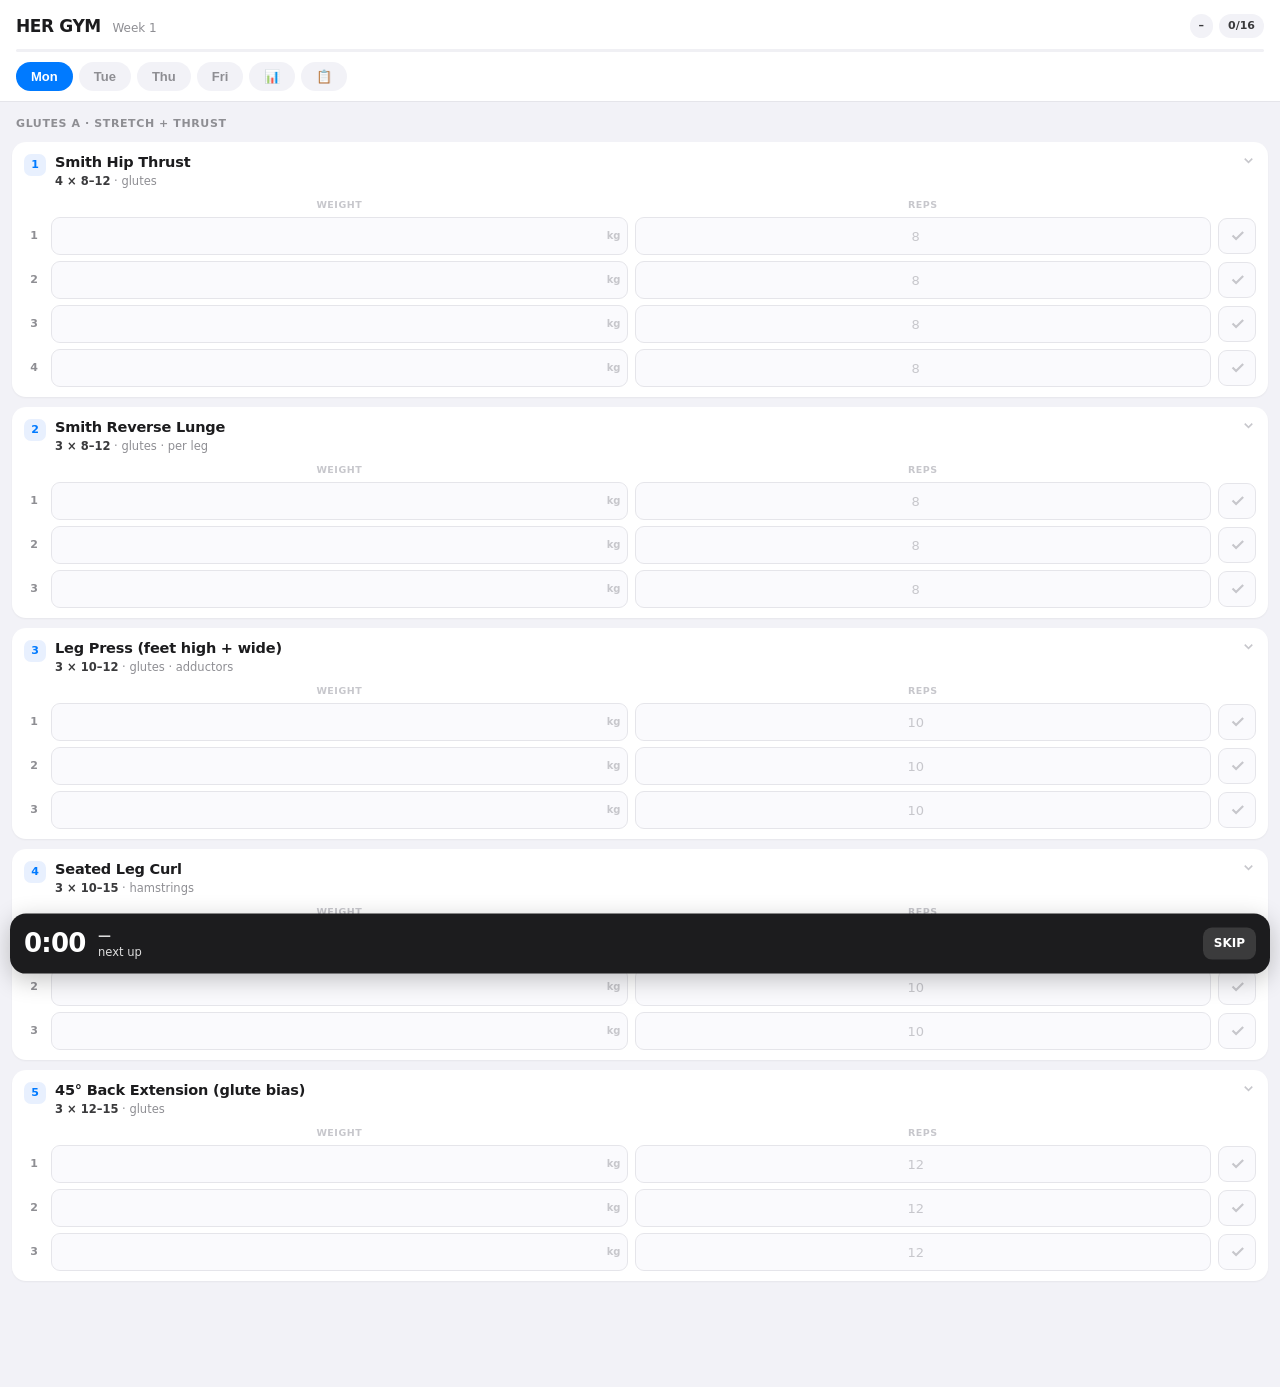
==== commit e71ae7f0: "her: rebuild for big glutes, flat stomach, no wider shoulders - Glutes ~22 sets a week over two lowe" ====
--- a/her.html
+++ b/her.html
@@ -41,13 +41,13 @@
 const CFG={
  key:'herv2:',          // localStorage prefix — never change, it holds the log
  block:6,               // beginners: six building weeks, then the deload week
- overMin:70,
- band:[8,14],           // weekly sets per muscle, green zone on the stats tab
- bandNote:'the green zone is 8–14 sets — plenty for a first year of lifting, where every set still pays well.',
- bw:{lo:-.2,hi:.5,cap:'Target: hold steady or gain up to 0.5 kg a month. A beginner builds muscle at that.',
-  msg:(r,ok)=>ok ? 'Right where it should be. At this stage the muscle comes from the training, not from eating a lot more.'
-          : r>.5 ? 'Gaining faster than muscle can be built — take about 150 kcal off.'
-                 : 'Losing weight. If that isn\'t the plan, add about 150–200 kcal — protein first.'},
+ overMin:60,
+ band:[6,22],           // weekly sets per muscle, green zone on the stats tab
+ bandNote:'the green zone is 6–22 sets. Glutes sit at the top of it on purpose; the upper body sits low on purpose.',
+ bw:{lo:-.4,hi:.3,cap:'Target: roughly steady. Glutes grow from the training and protein, not from a surplus — a surplus goes to the stomach first.',
+  msg:(r,ok)=>ok ? 'Steady — right where it should be. Watch the waist and hip measurements, not the scale.'
+          : r>.3 ? 'Gaining faster than the glutes can use it — take about 150 kcal off.'
+                 : 'Losing more than planned. Add about 150 kcal — protein first — so the glutes have something to grow with.'},
  /* her first app saved one weight per exercise under positional keys
     (hg_<day>_<index>). Copy those weights onto the new stable ids once,
     so the first session shows what she lifted last time. Old keys are kept. */
@@ -68,171 +68,121 @@
 };
 
 const PROG=[
-{sh:"Mon",dw:1,lb:"Lower A · quads + glutes",slots:[
- {rest:120,ex:[{id:"leg-press",n:"Leg Press (feet mid)",s:3,r:"8–12",tg:"quads · glutes",
-  nt:"Feet in the middle, shoulder-width. As deep as you can keep your lower back on the pad. 2 s down, don't lock the knees at the top.",
-  su:["Hack Squat Machine","Smith Squat"]}]},
- {rest:120,ex:[{id:"hip-thrust",n:"Smith Hip Thrust",s:3,r:"8–12",tg:"glutes",
+{sh:"Mon",dw:1,lb:"Glutes A · stretch + thrust",slots:[
+ {rest:120,ex:[{id:"hip-thrust",n:"Smith Hip Thrust",s:4,r:"8–12",tg:"glutes",
   nt:"Pad the bar. Bench at bra-line, chin tucked, drive through the heels. Squeeze 1 s at the top — full hip lockout without arching the lower back.",
   su:["Hip Thrust Machine","DB Hip Thrust"]}]},
+ {rest:90,ex:[{id:"reverse-lunge",n:"Smith Reverse Lunge",s:3,r:"8–12",tg:"glutes · per leg",
+  nt:"Reps are per leg. Long step back, lean the chest forward a little and sink deep — that puts the work in the glute, not the thigh.",
+  su:["DB Reverse Lunge","DB Bulgarian Split Squat (lean forward)"]}]},
+ {rest:120,ex:[{id:"leg-press-glute",n:"Leg Press (feet high + wide)",s:3,r:"10–12",tg:"glutes · adductors",
+  nt:"Feet high and wider than the shoulders, toes out. Go deep — the bottom is where the glutes stretch and grow.",
+  su:["Hack Squat (wide stance)","DB Goblet Squat"]}]},
  {rest:90,ex:[{id:"seated-leg-curl",n:"Seated Leg Curl",s:3,r:"10–15",tg:"hamstrings",
-  nt:"Seated, not lying — it grows the hamstrings about 50% more. Lean forward slightly, 2 s on the way back.",
+  nt:"Seated, not lying — it grows the hamstrings about 50% more. Hamstrings fill in the area under the glutes. Lean forward slightly.",
   su:["Single-Leg Seated Curl","Lying Leg Curl"]}]},
- {rest:90,ex:[{id:"leg-extension",n:"Leg Extension",s:3,r:"10–15",tg:"quads",
-  nt:"Seat back as far as is comfortable. Slow 2 s negative.",
-  su:["Single-Leg Extension","Leg Press (feet low)"]}]},
- {rest:90,ex:[{id:"reverse-lunge",n:"Smith Reverse Lunge",s:2,r:"8–12",tg:"glutes · quads · per leg",
-  nt:"Reps are per leg. Step back onto the ball of the foot, front knee over the toes, sink into the stretch at the bottom.",
-  su:["DB Split Squat","DB Step-Up"]}]},
- {rest:60,ex:[{id:"hip-abduction",n:"Hip Abduction Machine",s:3,r:"12–20",tg:"glute med",
-  nt:"Lean forward ~30° for more of the upper glute. Controlled — no bouncing the pads.",
+ {rest:90,ex:[{id:"glute-back-ext",n:"45° Back Extension (glute bias)",s:3,r:"12–15",tg:"glutes",
+  nt:"Feet turned out, upper back rounded, push the hips into the pad and squeeze the glutes to come up. Stop at a straight line — never arch past it. Hold a plate once 15 is easy.",
+  su:["Reverse Hyperextension","Cable Pull-Through"]}]},
+]},
+{sh:"Tue",dw:2,lb:"Upper · posture + side glutes",slots:[
+ {rest:120,ex:[{id:"seated-cable-row",n:"Seated Cable Row (V-handle)",s:3,r:"10–12",tg:"back · posture",
+  nt:"Pull to the belly button, shoulder blades together 1 s. Builds the upper back that holds the shoulders back — not width.",
+  su:["Machine Row","Chest-Supported Row"]}]},
+ {rest:60,ex:[{id:"hip-abduction",n:"Hip Abduction Machine",s:4,r:"12–20",tg:"upper / side glutes",
+  nt:"Lean forward ~30°. This is the side of the hip — the part that makes the hips wider than the waist. Controlled, no bouncing.",
   su:["Cable Abduction","Banded Lateral Walk"]}]},
- {rest:60,ex:[{id:"standing-calf",n:"Standing Calf Raise",s:3,r:"10–15",tg:"calves",
-  nt:"Knees straight, 2 s pause in the deep stretch at the bottom.",
-  su:["Leg Press Calf Raise","Smith Calf Raise"]}]},
+ {rest:60,ex:[{id:"reverse-pec-deck",n:"Reverse Pec Deck",s:3,r:"12–15",tg:"rear delts · posture",
+  nt:"Light, 1 s squeeze. Pulls the shoulders back so the chest opens and the waist reads longer.",
+  su:["Cable Face Pull (rope)","Band Pull-Apart"]}]},
+ {rest:60,ex:[{id:"dead-bug",n:"Dead Bug",s:3,r:"8–12",tg:"deep core · per side",bw:1,
+  nt:"Bodyweight — leave the weight box empty. Lower back pressed into the floor the whole time, breathe out as the arm and leg go down. This trains the deep core that keeps the belly pulled in.",
+  su:["Plank (count seconds as reps)","Pallof Press"]}]},
 ]},
-{sh:"Tue",dw:2,lb:"Upper A · back + shoulders",slots:[
- {rest:120,ex:[{id:"lat-pulldown-wide",n:"Lat Pulldown — wide",s:3,r:"8–12",tg:"back · width",
-  nt:"Pull to the upper chest, squeeze 1 s, then let the arms go all the way up for the stretch. Wider back = the waist reads smaller.",
-  su:["Machine Pulldown (wide)","Assisted Pull-Up"]}]},
- {rest:120,ex:[{id:"seated-cable-row",n:"Seated Cable Row (V-handle)",s:3,r:"8–12",tg:"back · mid",
-  nt:"Pull to the belly button, shoulder blades together 1 s, lean slightly forward on the stretch.",
-  su:["Machine Row","Chest-Supported Row (wide)"]}]},
- {rest:90,ex:[{id:"machine-shoulder-press",n:"Machine Shoulder Press",s:3,r:"8–12",tg:"front + side delts",
-  nt:"2 s down, stop just short of lockout at the top.",
-  su:["Seated DB Shoulder Press","Smith Shoulder Press"]}]},
- {rest:60,ex:[{id:"db-lateral",n:"DB Lateral Raise",s:3,r:"12–15",tg:"side delts",
-  nt:"Neutral grip, raise to shoulder height, 2–3 s down. The shoulder 'cap' — the top of the hourglass.",
-  su:["Lateral Raise Machine","Cable Lateral Raise"]}]},
- {rest:90,ex:[{id:"machine-incline-press",n:"Machine Incline Press",s:2,r:"8–12",tg:"chest · upper",
-  nt:"Shoulder blades back and down. Small dose — posture and upper chest, not a priority.",
-  su:["Incline DB Press","Machine Chest Press"]}]},
- {rest:60,ex:[{id:"reverse-pec-deck",n:"Reverse Pec Deck",s:2,r:"12–15",tg:"rear delts · posture",
-  nt:"Light. 1 s squeeze at the back, no swinging.",
-  su:["Cable Face Pull (rope)","Band Pull-Apart"]}]},
- {rest:60,ex:[{id:"cable-pushdown",n:"Cable Pushdown (rope)",s:2,r:"10–15",tg:"triceps",
-  nt:"Elbows pinned to the ribs, spread the rope at the bottom.",
-  su:["Machine Triceps Extension","Bar Pushdown"]}]},
- {rest:60,ex:[{id:"incline-db-curl",n:"Incline DB Curl",s:2,r:"10–15",tg:"biceps",
-  nt:"Bench at 45–60°, arms hanging behind the body — loads the biceps stretched.",
-  su:["Biceps Machine","DB Curl"]}]},
-]},
-{sh:"Thu",dw:4,lb:"Lower B · glutes + hamstrings",slots:[
- {rest:120,ex:[{id:"smith-rdl",n:"Smith RDL",s:3,r:"8–12",tg:"hamstrings · glutes",
+{sh:"Thu",dw:4,lb:"Glutes B · heavy",slots:[
+ {rest:120,ex:[{id:"smith-rdl",n:"Smith RDL",s:4,r:"8–12",tg:"glutes · hamstrings",
   nt:"Soft knees, push the hips BACK like closing a car door with your bum. Bar close to the legs, back flat — stop where your back would start to round.",
   su:["DB RDL","Cable Pull-Through"]}]},
- {rest:120,ex:[{id:"hip-thrust-heavy",n:"Smith Hip Thrust — heavy",s:3,r:"6–10",tg:"glutes · heavy day",
+ {rest:120,ex:[{id:"hip-thrust-heavy",n:"Smith Hip Thrust — heavy",s:4,r:"6–10",tg:"glutes · heavy day",
   nt:"Same setup as Monday, more weight, fewer reps. This is the lift to chase load on.",
   su:["Hip Thrust Machine","DB Hip Thrust"]}]},
  {rest:120,ex:[{id:"leg-press-glute",n:"Leg Press (feet high + wide)",s:3,r:"10–12",tg:"glutes · adductors",
-  nt:"Feet high and wider than the shoulders, toes out. Deep — this is where the glutes get stretched.",
+  nt:"Same as Monday. Deep.",
   su:["Hack Squat (wide stance)","DB Goblet Squat"]}]},
  {rest:90,ex:[{id:"seated-leg-curl",n:"Seated Leg Curl",s:3,r:"10–15",tg:"hamstrings",
   nt:"Second hamstring session. Lean forward, 2 s on the way back.",
   su:["Single-Leg Seated Curl","Lying Leg Curl"]}]},
- {rest:60,ex:[{id:"cable-kickback",n:"Cable Kickback",s:2,r:"12–15",tg:"glutes · per leg",
+ {rest:60,ex:[{id:"cable-kickback",n:"Cable Kickback",s:3,r:"12–15",tg:"glutes · per leg",
   nt:"Reps are per leg. Ankle strap, slight forward lean, move from the hip — not the lower back. 1 s squeeze.",
-  su:["Glute Kickback Machine","45° Back Extension (glute bias)"]}]},
- {rest:60,ex:[{id:"hip-abduction",n:"Hip Abduction Machine",s:3,r:"12–20",tg:"glute med",
-  nt:"Lean forward ~30°. Controlled.",
+  su:["Glute Kickback Machine","DB Hip Thrust"]}]},
+]},
+{sh:"Fri",dw:5,lb:"Upper · posture + side glutes",slots:[
+ {rest:120,ex:[{id:"neutral-pulldown",n:"Lat Pulldown — close neutral",s:3,r:"10–12",tg:"back",
+  nt:"Palms facing each other, elbows down toward the hips. Close grip — the wide grip is the one that builds a V.",
+  su:["Machine Pulldown","Close-Grip Cable Pulldown"]}]},
+ {rest:90,ex:[{id:"machine-chest-press",n:"Machine Chest Press",s:3,r:"10–12",tg:"chest",
+  nt:"Shoulder blades back. The only press in the week — enough to keep the chest and the front of the shoulder balanced, not to build them.",
+  su:["Flat DB Press","Pec Deck"]}]},
+ {rest:60,ex:[{id:"hip-abduction",n:"Hip Abduction Machine",s:4,r:"12–20",tg:"upper / side glutes",
+  nt:"Second side-glute session. Lean forward ~30°.",
   su:["Cable Abduction","Banded Lateral Walk"]}]},
- {rest:60,ex:[{id:"standing-calf",n:"Standing Calf Raise",s:3,r:"10–15",tg:"calves",
-  nt:"Knees straight, pause in the stretch.",
-  su:["Leg Press Calf Raise","Smith Calf Raise"]}]},
- {rest:60,ex:[{id:"dead-bug",n:"Dead Bug",s:2,r:"8–12",tg:"core · per side",bw:1,
-  nt:"Bodyweight — leave the weight box empty. Lower back pressed into the floor the whole time, slow. Reps per side.",
-  su:["Plank (count seconds as reps)","Pallof Press"]}]},
-]},
-{sh:"Fri",dw:5,lb:"Upper B · back + shoulders",slots:[
- {rest:120,ex:[{id:"neutral-pulldown",n:"Lat Pulldown — close neutral",s:3,r:"8–12",tg:"back · lower lats",
-  nt:"Palms facing each other. Pull the elbows down toward the hips, full stretch at the top.",
-  su:["Machine Pulldown","Close-Grip Cable Pulldown"]}]},
- {rest:120,ex:[{id:"chest-supported-row",n:"Chest-Supported Row (wide)",s:3,r:"8–12",tg:"back · upper",
-  nt:"Chest on the pad, elbows out wide. Squeeze 1 s.",
-  su:["Seated Cable Row (wide bar)","Machine Row"]}]},
- {rest:90,ex:[{id:"machine-chest-press",n:"Machine Chest Press",s:2,r:"8–12",tg:"chest",
-  nt:"Shoulder blades back. Controlled negative.",
-  su:["Flat DB Press","Pec Deck"]}]},
- {rest:60,ex:[{id:"lateral-raise-machine",n:"Lateral Raise Machine",s:4,r:"12–15",tg:"side delts",
-  nt:"Second side-delt session. 2–3 s down.",
-  su:["Cable Lateral Raise","DB Lateral Raise"]}]},
- {rest:60,ex:[{id:"face-pull",n:"Cable Face Pull (rope)",s:2,r:"12–15",tg:"rear delts · posture",
-  nt:"Rope at eye height, pull to the forehead, elbows high.",
-  su:["Reverse Pec Deck","Band Pull-Apart"]}]},
- {rest:60,ex:[{id:"oh-cable-triceps",n:"Overhead Cable Triceps Ext",s:2,r:"10–15",tg:"triceps · back of arm",
-  nt:"Facing away from the cable, elbows forward, deep stretch behind the head. Overhead grows the back of the arm more than pushdowns.",
-  su:["Seated DB Overhead Ext","Cable Pushdown (rope)"]}]},
- {rest:60,ex:[{id:"bayesian-curl",n:"Bayesian Cable Curl",s:2,r:"10–15",tg:"biceps",
-  nt:"Face away from the cable, arm slightly behind you. Curl without letting the elbow drift forward.",
-  su:["Incline DB Curl","Biceps Machine"]}]},
- {rest:60,ex:[{id:"cable-crunch",n:"Cable Crunch",s:2,r:"10–15",tg:"abs",
-  nt:"Kneel, rope by the ears, curl the ribs to the hips. Crunches build the abs; they don't widen the waist.",
+ {rest:60,ex:[{id:"cable-crunch",n:"Cable Crunch",s:3,r:"10–15",tg:"abs",
+  nt:"Kneel, rope by the ears, curl the ribs to the hips. Builds the abs without widening the waist — side bends are the only ab work left out.",
   su:["Machine Crunch","Weighted Crunch"]}]},
 ]},
 ];
 
 const REFS=[
+{t:"🍑 The goal: big glutes, flat stomach, hourglass",i:[
+ "<strong>An hourglass is hips as wide as the shoulders with a small waist between.</strong> Training can't shrink the waist or narrow the shoulder bones — but it can build the hips out. So nearly everything here goes into the glutes.",
+ "<strong>Glutes: about 22 sets a week</strong> over Monday and Thursday — hip thrusts, lunges, RDLs, the wide leg press, back extensions and kickbacks — plus 8 sets for the side of the hips on Tuesday and Friday.",
+ "<strong>Shoulders: nothing that widens them.</strong> No lateral raises, no shoulder press, no wide-grip pulldown. The upper days keep posture and balance — shoulders back, chest open — which already makes the waist look smaller.",
+ "<strong>Thighs:</strong> the lunges and leg press still work them, but there is no leg extension. The leg work is chosen to load the glutes."]},
+{t:"⏳ Flat stomach",i:[
+ "<strong>A flat stomach is mostly body fat and bloating, not ab training.</strong> Crunching doesn't burn the fat over the belly — fat comes off where it comes off, which is why nutrition below matters most.",
+ "<strong>What training adds:</strong> dead bugs train the deep core that keeps the belly held in, and crunches build the abs underneath. Nothing here thickens the waist — weighted side bends are left out on purpose.",
+ "<strong>Walk.</strong> 20–30 min of incline walking after the Tuesday and Friday sessions, or 8–10k steps a day. It helps keep body fat down without getting in the way of the glutes.",
+ "Stomach vacuums have no evidence for a smaller waist — skip them."]},
+{t:"🍗 Nutrition",i:[
+ "<strong>Eat at maintenance — not in a surplus.</strong> As a beginner she can build glutes and lose a little fat at the same time. A surplus would grow the glutes slightly faster, but it puts fat on the stomach first.",
+ "<strong>Protein 1.6–2 g per kg of bodyweight</strong> every day (60 kg → about 100–120 g), spread over 3–4 meals. This is what lets the glutes grow without extra calories.",
+ "<strong>Bodyweight should hold roughly steady.</strong> The stats tab averages it. If the waist tape measure goes down and the hip measure goes up while the scale stays put, it's working.",
+ "<strong>Creatine monohydrate, 3–5 g a day.</strong> Safe, well supported in women. It can add 1 kg of water to the muscles in the first weeks — that's in the muscle, not the stomach.",
+ "Measure the waist (at the belly button) and the hips (widest point) every two weeks. They're the numbers that show the hourglass, better than the scale."]},
+{t:"📈 Progression",i:[
+ "<strong>Double progression.</strong> Use a weight where the last rep is slow but clean. When every set reaches the TOP of the rep range, add the smallest step next time. The ▲ on a card means she's earned it.",
+ "<strong>Hip thrust is the lift to push.</strong> Big glutes come from a hip thrust that keeps going up for months.",
+ "<strong>Weeks 1–2: learn the movements</strong> and start lighter than you think. Doing a set fewer while still sore is fine.",
+ "<strong>Six weeks, then a deload week</strong>: same weights, half the sets. The header counts the weeks."]},
 {t:"🏟️ How the app works",i:[
- "<strong>One station at a time.</strong> Every exercise is straight sets on one machine, cable or pair of dumbbells. Nothing to hold while you walk across the gym.",
- "<strong>Station taken?</strong> Open the card and tap one of the two alternatives. The swap lasts for today only — next time the card is back on the main exercise with its last weights.",
- "<strong>Tick a set when it's done.</strong> If the boxes are empty the tick uses the grey numbers, which are what you did last time. The rest timer then starts on its own, including between exercises.",
- "<strong>Everything on the page is the session.</strong> There is no optional add-on block at the end — the glute and hamstring work that used to sit there is now in the main list."]},
-{t:"📈 Progression",i:[
- "<strong>Double progression.</strong> Use a weight where the last rep is slow but clean. When every set reaches the TOP of the rep range, add the smallest step next time (usually 2.5 kg for legs, 1–2 kg for arms and shoulders). The ▲ on a card means you've earned it.",
- "<strong>Weeks 1–2: learn the movements.</strong> Start lighter than you think. Doing 2 sets instead of 3 while you're still sore is fine.",
- "<strong>Six weeks, then a deload week</strong>: same weights, half the sets. The header counts the weeks for you.",
- "Nothing to rate or judge — reps are counted, that's it."]},
-{t:"🎯 Why it's laid out this way",i:[
- "<strong>Glutes come first:</strong> about 13 sets a week across hip thrusts, RDLs, lunges, kickbacks and the wide leg press, plus 6 sets of abduction. Hamstrings about 9, quads about 10.",
- "<strong>Upper days build width and posture:</strong> back, side delts and rear delts get most of the upper-body work. Chest and arms get a small dose.",
- "<strong>Nothing hits the same muscle two days running.</strong> Legs Monday and Thursday, upper body Tuesday and Friday, so each session starts fresh.",
- "<strong>Exercises loaded in the stretch</strong> where there is a choice — seated leg curl, RDL, incline curl, overhead triceps. That position grows muscle best.",
- "<strong>At least 60 s rest</strong> between sets. Shorter rest costs reps on the next set, and the reps are what build the muscle."]},
-{t:"🍗 Nutrition",i:[
- "<strong>Eat around maintenance, or up to ~150 kcal over.</strong> As a beginner she builds muscle without a big surplus — the training is the driver.",
- "<strong>Protein 1.6–2 g per kg of bodyweight</strong> every day, spread over 3–4 meals (60 kg → about 100–120 g). Above 1.6 g/kg the benefit flattens.",
- "<strong>Bodyweight: hold steady or gain up to 0.5 kg a month.</strong> Weigh in the morning a few times a week; the stats tab averages it and tells you which way to adjust.",
- "<strong>Creatine monohydrate, 3–5 g a day</strong>, any time, no loading phase. Safe and well supported in women too."]},
+ "<strong>One station at a time</strong>, straight sets. Five or fewer exercises a day, more sets each — fewer things to learn, less time setting up, the same growth.",
+ "<strong>Station taken?</strong> Open the card and tap an alternative. The swap lasts for today only.",
+ "<strong>Tick a set when it's done.</strong> Empty boxes use the grey numbers, which are last time's. The rest timer starts on its own, including between exercises."]},
 {t:"🔥 Warm-up",i:[
  "<strong>5 minutes on the bike or an incline walk.</strong>",
- "<strong>2–3 light ramp-up sets on the first exercise of the day</strong>, about 5 reps each, getting heavier. Don't log them.",
- "Save static stretching for after the session — holding stretches beforehand makes you slightly weaker."]},
-{t:"🚴 Cardio",i:[
- "<strong>Walking, cycling or the elliptical, 2–3 × 20–30 min</strong> a week, after lifting or on a rest day.",
- "Cardio doesn't get in the way of building muscle. If she runs, keep it away from leg days — running interferes with leg growth more than cycling does."]},
+ "<strong>2–3 light ramp-up sets on the first exercise</strong>, about 5 reps each, getting heavier. Don't log them.",
+ "On glute days, 10 bodyweight glute bridges first helps her feel the glutes working."]},
 {t:"💡 Period and training",i:[
  "<strong>No need to plan training around the cycle.</strong> Research finds no reliable difference in strength or muscle gain between phases.",
- "On a rough day, use the same weights and do one or two fewer reps — a lighter session beats a skipped one."]},
-{t:"🧠 Myths",i:[
- "<strong>Lifting won't make her bulky.</strong> Women have roughly 10–20× less testosterone than men; what people call 'toned' is muscle.",
- "<strong>Ab work doesn't widen the waist.</strong> Crunches and dead bugs build the abs. Heavy weighted side bends are the only thing left out on purpose.",
- "<strong>You can't burn fat from one spot</strong> by training that area. Body fat comes off where it comes off; the muscle underneath is what training changes."]},
+ "Bloating in the days before a period can make the stomach look bigger for a few days — it's water, not fat. Measure the waist at the same point in the cycle each time.",
+ "On a rough day, same weights and a rep or two fewer — a lighter session beats a skipped one."]},
 {t:"🔄 Rotation between blocks",i:[
  "<strong>Hip thrust:</strong> Smith ↔ Hip Thrust Machine ↔ DB",
- "<strong>Squat pattern:</strong> Leg Press ↔ Hack Squat ↔ Goblet Squat",
- "<strong>Lunge:</strong> Smith Reverse Lunge ↔ DB Split Squat ↔ Step-Up",
+ "<strong>Lunge:</strong> Smith Reverse Lunge ↔ Bulgarian Split Squat ↔ DB Reverse Lunge",
  "<strong>Hinge:</strong> Smith RDL ↔ DB RDL ↔ Cable Pull-Through",
- "<strong>Back:</strong> Wide PD ↔ Neutral PD ↔ Machine PD | V-handle Row ↔ Wide Row ↔ Machine Row",
- "<strong>Side delts:</strong> DB ↔ Machine ↔ Cable",
- "The log follows the exercise, not its place in the list, so changing the order never scrambles her history."]},
+ "<strong>Squat pattern:</strong> Wide Leg Press ↔ Wide Hack Squat ↔ Goblet Squat",
+ "Change one or two per block, not everything — the same lift done for weeks is what gets strong."]},
 ];
 
 /* Compound lifts give half credit to secondary movers. */
 const MUS={
- "leg-press":{Quads:1,Glutes:.5},"leg-press-glute":{Quads:1,Glutes:.5},
  "hip-thrust":{Glutes:1},"hip-thrust-heavy":{Glutes:1},"cable-kickback":{Glutes:1},
- "reverse-lunge":{Glutes:.5,Quads:.5},"smith-rdl":{Hamstrings:1,Glutes:.5},
- "seated-leg-curl":{Hamstrings:1},"leg-extension":{Quads:1},
- "hip-abduction":{"Glute med":1},"standing-calf":{Calves:1},
- "lat-pulldown-wide":{Back:1,Biceps:.5},"neutral-pulldown":{Back:1,Biceps:.5},
- "seated-cable-row":{Back:1,"Rear delt":.5,Biceps:.5},"chest-supported-row":{Back:1,"Rear delt":.5,Biceps:.5},
- "machine-shoulder-press":{"Front delt":1,"Side delt":.5,Triceps:.5},
- "db-lateral":{"Side delt":1},"lateral-raise-machine":{"Side delt":1},
- "reverse-pec-deck":{"Rear delt":1},"face-pull":{"Rear delt":1},
- "machine-incline-press":{Chest:1,Triceps:.5},"machine-chest-press":{Chest:1,Triceps:.5},
- "cable-pushdown":{Triceps:1},"oh-cable-triceps":{Triceps:1},
- "incline-db-curl":{Biceps:1},"bayesian-curl":{Biceps:1},
- "dead-bug":{Abs:1},"cable-crunch":{Abs:1}};
+ "reverse-lunge":{Glutes:1,Quads:.5},"leg-press-glute":{Glutes:.5,Quads:.5},
+ "glute-back-ext":{Glutes:1,Hamstrings:.5},"smith-rdl":{Hamstrings:1,Glutes:.5},
+ "seated-leg-curl":{Hamstrings:1},"hip-abduction":{"Side glutes":1},
+ "seated-cable-row":{Back:1,"Rear delt":.5},"neutral-pulldown":{Back:1},
+ "reverse-pec-deck":{"Rear delt":1},"machine-chest-press":{Chest:1},
+ "dead-bug":{Core:1},"cable-crunch":{Core:1}};
 </script>
 <script src="engine.js"></script>
 </body>
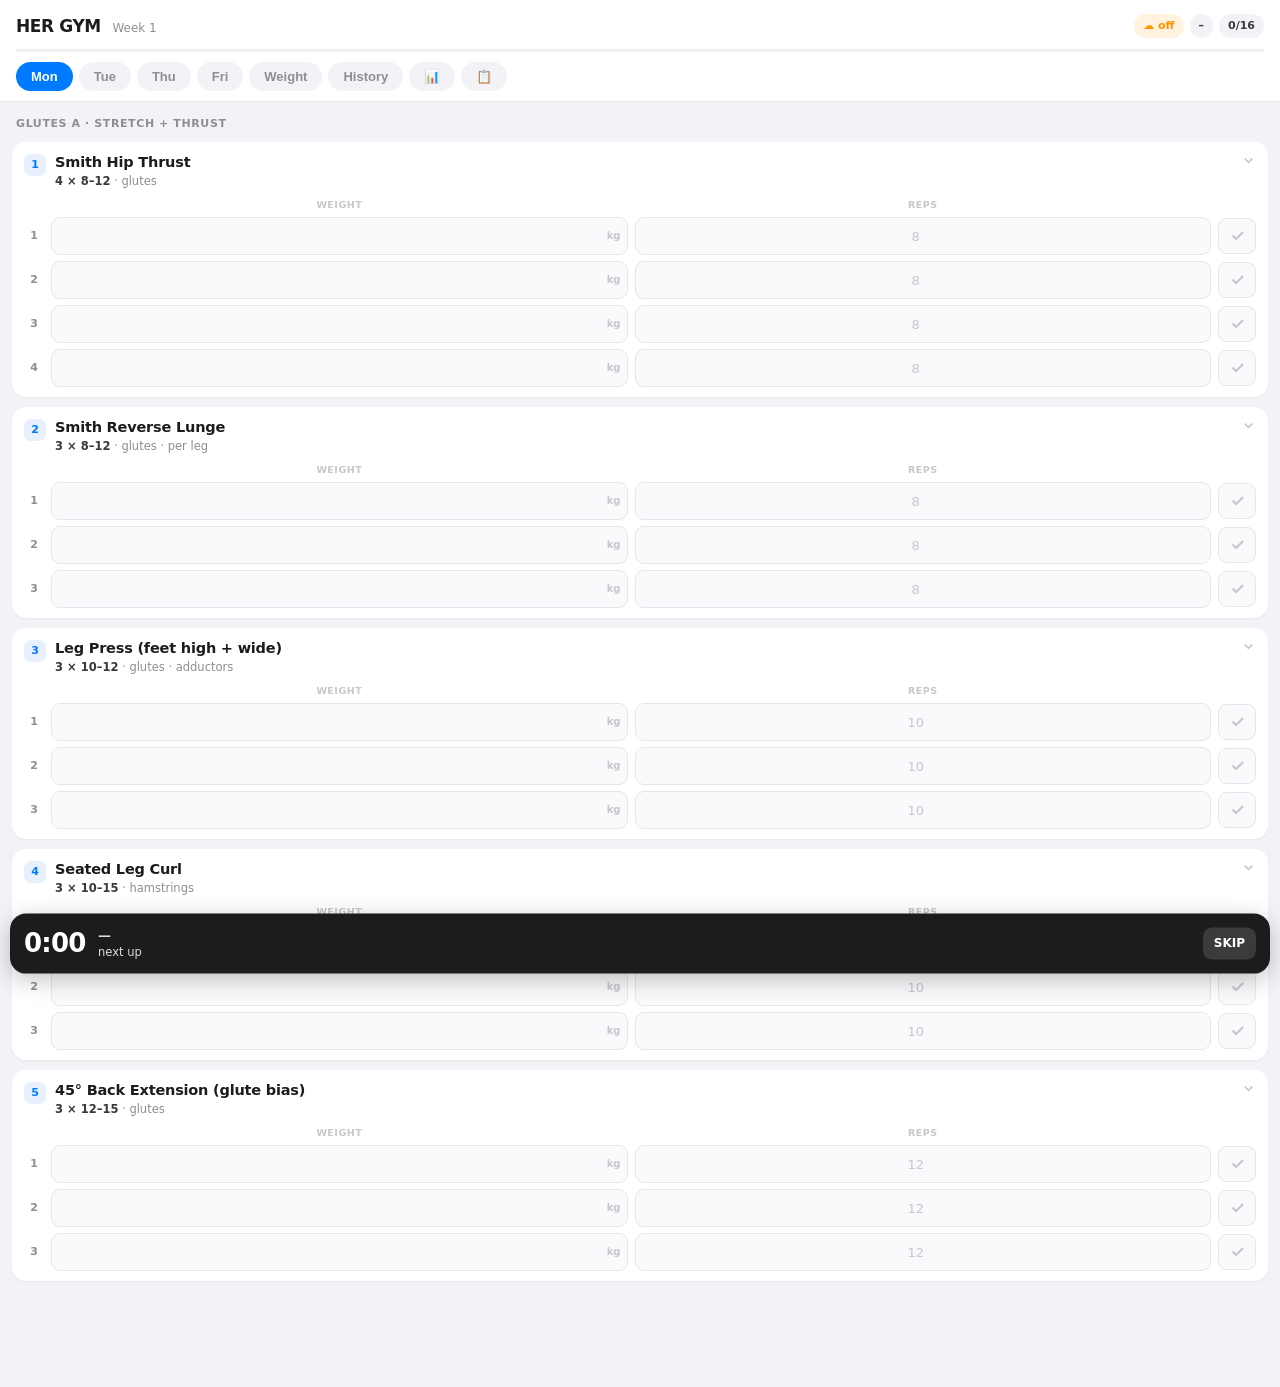
==== commit 66a2f9f0: "v9: 3-set lower-rep programme, per-day history, endless week count, cloud sync, weight chart, home-s" ====
--- a/her.html
+++ b/her.html
@@ -7,6 +7,11 @@
 <meta name="apple-mobile-web-app-title" content="Her Gym">
 <meta name="theme-color" content="#f2f2f7">
 <title>Her Gym</title>
+<meta name="apple-mobile-web-app-status-bar-style" content="default">
+<meta name="mobile-web-app-capable" content="yes">
+<link rel="manifest" href="her.webmanifest">
+<link rel="apple-touch-icon" href="icons/her-180.png">
+<link rel="icon" type="image/png" href="icons/her-192.png">
 <link rel="stylesheet" href="style.css">
 </head>
 <body>
--- a/style.css
+++ b/style.css
@@ -198,3 +198,56 @@
 @media(prefers-color-scheme:dark){.toast{background:#f2f2f7;color:#000}}
 .toast.show{transform:translateX(-50%) translateY(0);opacity:1}
 @media(prefers-reduced-motion:reduce){*{transition:none!important;animation:none!important}}
+
+/* ── v9: per-day history, weeks, weight chart, sync ─── */
+.ex-prev .pl{display:block;font-size:9.5px;font-weight:800;color:var(--t4);text-transform:uppercase;letter-spacing:.4px}
+.ex-prev.other{opacity:.7}
+.ex-sub .rir{display:block;color:var(--t3);font-size:11px;margin-top:1px}
+.hist-t:not(:first-child){margin-top:10px}
+.hd8 b{color:var(--t2);font-weight:700;margin-right:3px}
+.pill.sync{cursor:pointer}
+.pill.sync.ok{color:var(--gn)}
+.pill.sync.pending{color:var(--t3)}
+.pill.sync.err,.pill.sync.off{color:var(--or);background:var(--or2)}
+.muted{color:var(--t3);font-weight:600}
+.chips{display:flex;gap:6px;overflow-x:auto;padding:2px 0 10px;scrollbar-width:none;-webkit-overflow-scrolling:touch}
+.chips::-webkit-scrollbar{display:none}
+.chips.sm{padding:0;gap:4px}
+.chip{flex-shrink:0;padding:6px 12px;border-radius:16px;border:1px solid var(--b);background:var(--w);color:var(--t2);font:600 12.5px/1.2 inherit;font-family:inherit;cursor:pointer;-webkit-tap-highlight-color:transparent;font-variant-numeric:tabular-nums}
+.chips.sm .chip{padding:4px 9px;font-size:11.5px}
+.chip.on{background:var(--bl);border-color:var(--bl);color:#fff}
+.chip.empty{color:var(--t4)}
+.hday-h{display:flex;flex-direction:column;gap:1px;margin-bottom:6px}
+.hday-h span{font-size:11.5px;color:var(--t3)}
+.hday .hd8{flex-shrink:1;color:var(--t2)}
+.hday .hv{flex-shrink:0}
+.chart-h{display:flex;align-items:center;justify-content:space-between;gap:8px;margin-bottom:8px}
+.legend{display:flex;gap:14px;font-size:11px;color:var(--t3);margin-bottom:4px}
+.legend span{display:flex;align-items:center;gap:5px}
+.lg-dot{width:6px;height:6px;border-radius:50%;background:var(--t3);opacity:.55}
+.lg-line{width:16px;height:2px;border-radius:1px;background:var(--bl)}
+.chart{position:relative;margin:0 -4px 6px;touch-action:pan-y}
+.chart svg{display:block;overflow:visible}
+.chart .gl{stroke:var(--b2);stroke-width:1}
+.chart .ax{fill:var(--t3);font-size:10px;font-variant-numeric:tabular-nums}
+.chart .dot{fill:var(--t3);opacity:.45}
+.chart .avg{fill:none;stroke:var(--bl);stroke-width:2;stroke-linejoin:round;stroke-linecap:round}
+.chart .end{fill:var(--bl);stroke:var(--w);stroke-width:2}
+.chart .xh{stroke:var(--t4);stroke-width:1;stroke-dasharray:3 3}
+.tip{display:none;position:absolute;top:-6px;background:var(--t);color:var(--w);border-radius:9px;padding:6px 9px;font-size:11px;line-height:1.35;pointer-events:none;white-space:nowrap;box-shadow:0 4px 14px rgba(0,0,0,.18)}
+.tip b,.tip span{display:block}
+.tip span{opacity:.8;font-variant-numeric:tabular-nums}
+.stat .v small{font-size:13px;font-weight:600;color:var(--t3)}
+.bwrow input[type=date]{flex:1.25;font-size:14px;font-weight:600;min-width:0}
+.bwrow input{min-width:0}
+.bwrow button.ghost{background:var(--bg);color:var(--t2)}
+.bwrow button{flex-shrink:0}
+.bwl{display:grid;grid-template-columns:1fr auto 44px 28px;gap:8px;align-items:center;padding:6px 0;border-bottom:1px solid var(--b2);font-size:12.5px;color:var(--t2);font-variant-numeric:tabular-nums}
+.bwl b{color:var(--t)}
+.bwl .dl{color:var(--t3);font-size:11.5px;text-align:right}
+.bwl button{all:unset;cursor:pointer;color:var(--t4);font-size:18px;text-align:center;line-height:1;padding:2px 0}
+details summary{cursor:pointer;font-size:12.5px;color:var(--bl);font-weight:600;padding:8px 0 2px;list-style:none}
+details summary::-webkit-details-marker{display:none}
+.card details summary h4{color:var(--t)}
+textarea{width:100%;margin-top:8px;padding:10px;border-radius:10px;border:1.5px solid var(--b);background:var(--w2);color:var(--t);font:500 14px/1.45 ui-monospace,Menlo,monospace;outline:none;resize:vertical}
+textarea:focus{border-color:var(--bl)}
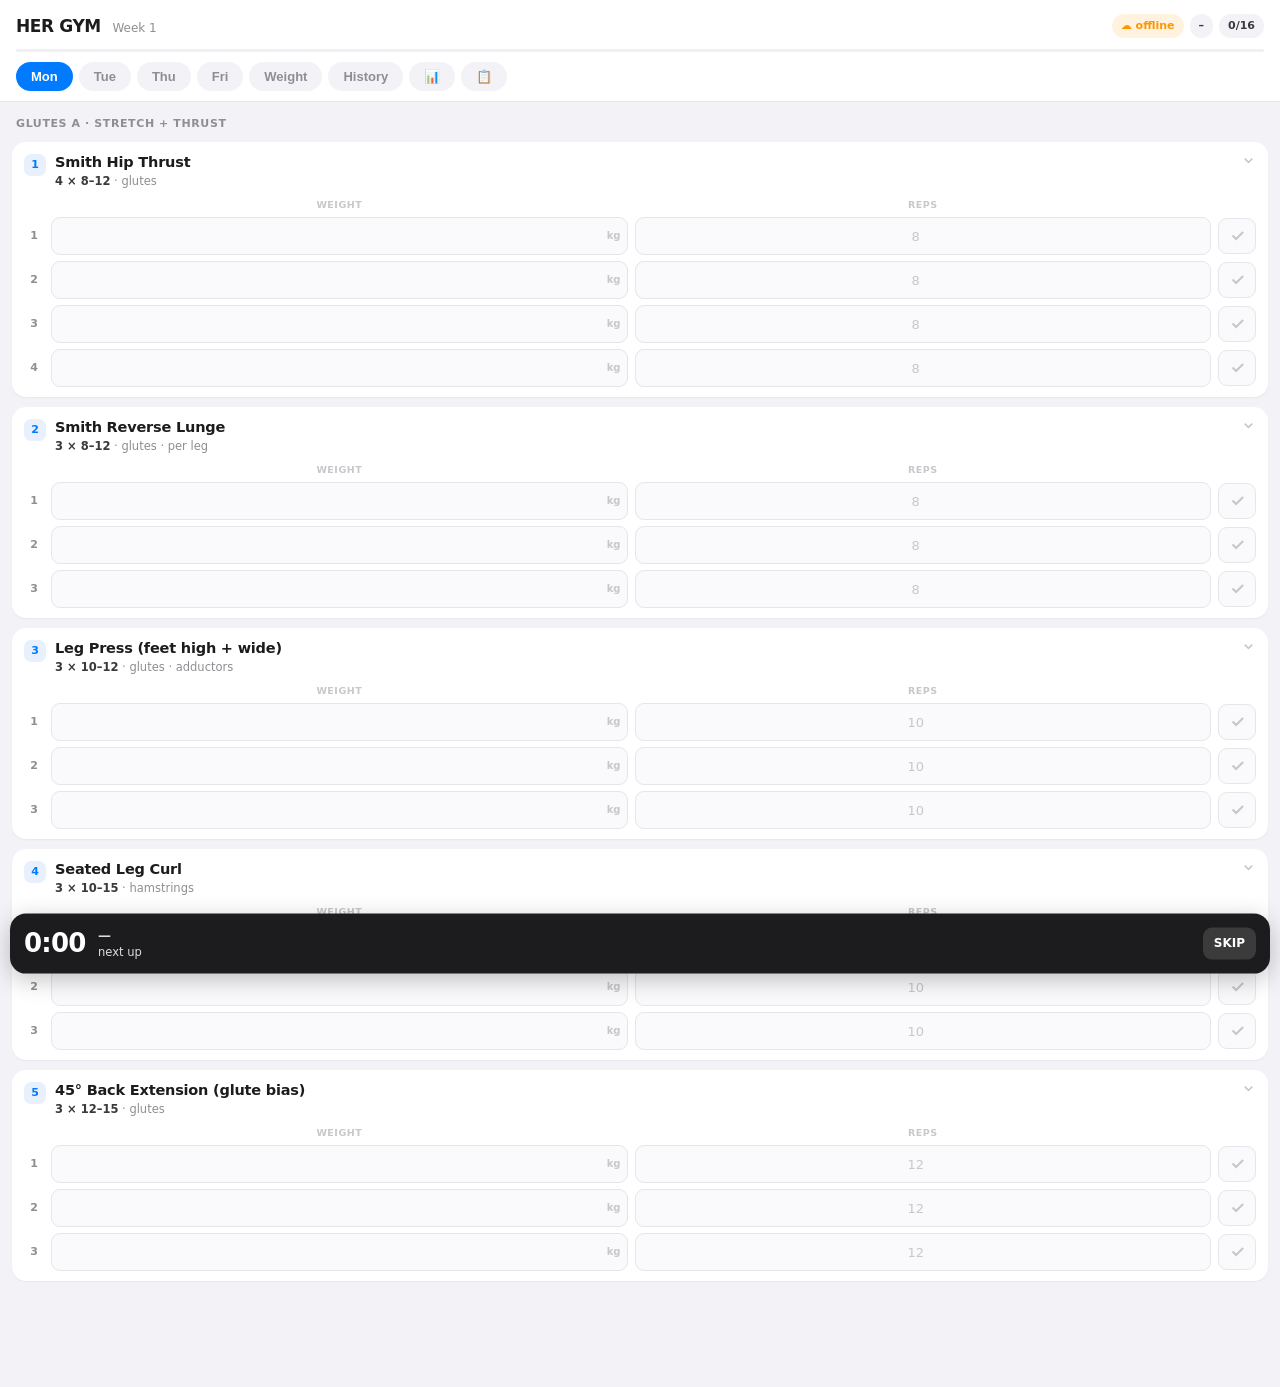
==== commit 85f4320b: "Sync works from the plain URL; home-screen install guide on iPhone Co-Authored-By: Claude Opus 5.5 <" ====
--- a/her.html
+++ b/her.html
@@ -44,6 +44,7 @@
 /* Per-person settings. The app itself is engine.js, shared with index.html,
    so a fix to the app lands in both. */
 const CFG={
+ sync:'WDDMq2xPRDDZn9OUIdFCow94',        // cloud backup code — every browser and the home-screen app share one log
  key:'herv2:',          // localStorage prefix — never change, it holds the log
  block:6,               // beginners: six building weeks, then the deload week
  overMin:60,
--- a/style.css
+++ b/style.css
@@ -251,3 +251,21 @@
 .card details summary h4{color:var(--t)}
 textarea{width:100%;margin-top:8px;padding:10px;border-radius:10px;border:1.5px solid var(--b);background:var(--w2);color:var(--t);font:500 14px/1.45 ui-monospace,Menlo,monospace;outline:none;resize:vertical}
 textarea:focus{border-color:var(--bl)}
+.chart .mk{stroke:var(--or);stroke-width:1;stroke-dasharray:2 3;opacity:.8}
+.chart .mkt{fill:var(--or);font-size:9.5px;font-weight:700}
+.wkr{display:grid;grid-template-columns:1fr 50px 64px 74px;gap:6px;align-items:center;padding:7px 0;border-bottom:1px solid var(--b2);font-size:12.5px;color:var(--t2);font-variant-numeric:tabular-nums}
+.wkr:last-child{border-bottom:none}
+.wkr.wkh{font-size:9.5px;font-weight:800;color:var(--t4);text-transform:uppercase;letter-spacing:.5px;padding-top:0}
+.wkr small{display:block;font-size:10.5px;color:var(--t3);font-weight:500}
+.wkr b{color:var(--t);text-align:right}
+.wkr .wd{text-align:right;font-weight:700;color:var(--t)}
+.wkr .ws{font-size:10.5px;font-weight:700;text-align:center;border-radius:8px;padding:3px 4px;line-height:1.25}
+.wkr .ws.ok{background:var(--gn2);color:var(--gn)}
+.wkr .ws.warn{background:var(--or2);color:var(--or)}
+.inst{background:var(--bl2);border-radius:var(--r);padding:12px 14px;margin-bottom:10px;font-size:12.5px;line-height:1.5;color:var(--t2)}
+.inst>b{display:block;font-size:13.5px;color:var(--t);margin-bottom:4px}
+.inst ol{padding-left:18px;margin:4px 0 6px}
+.inst li{margin-bottom:3px}
+.inst .shr{display:inline-block;font-size:11px}
+.inst .cap2{display:block;font-size:11.5px;color:var(--t3)}
+.inst button{margin-top:8px;border:none;background:var(--w);color:var(--bl);font:700 12.5px/1 inherit;font-family:inherit;padding:8px 12px;border-radius:9px;cursor:pointer}
